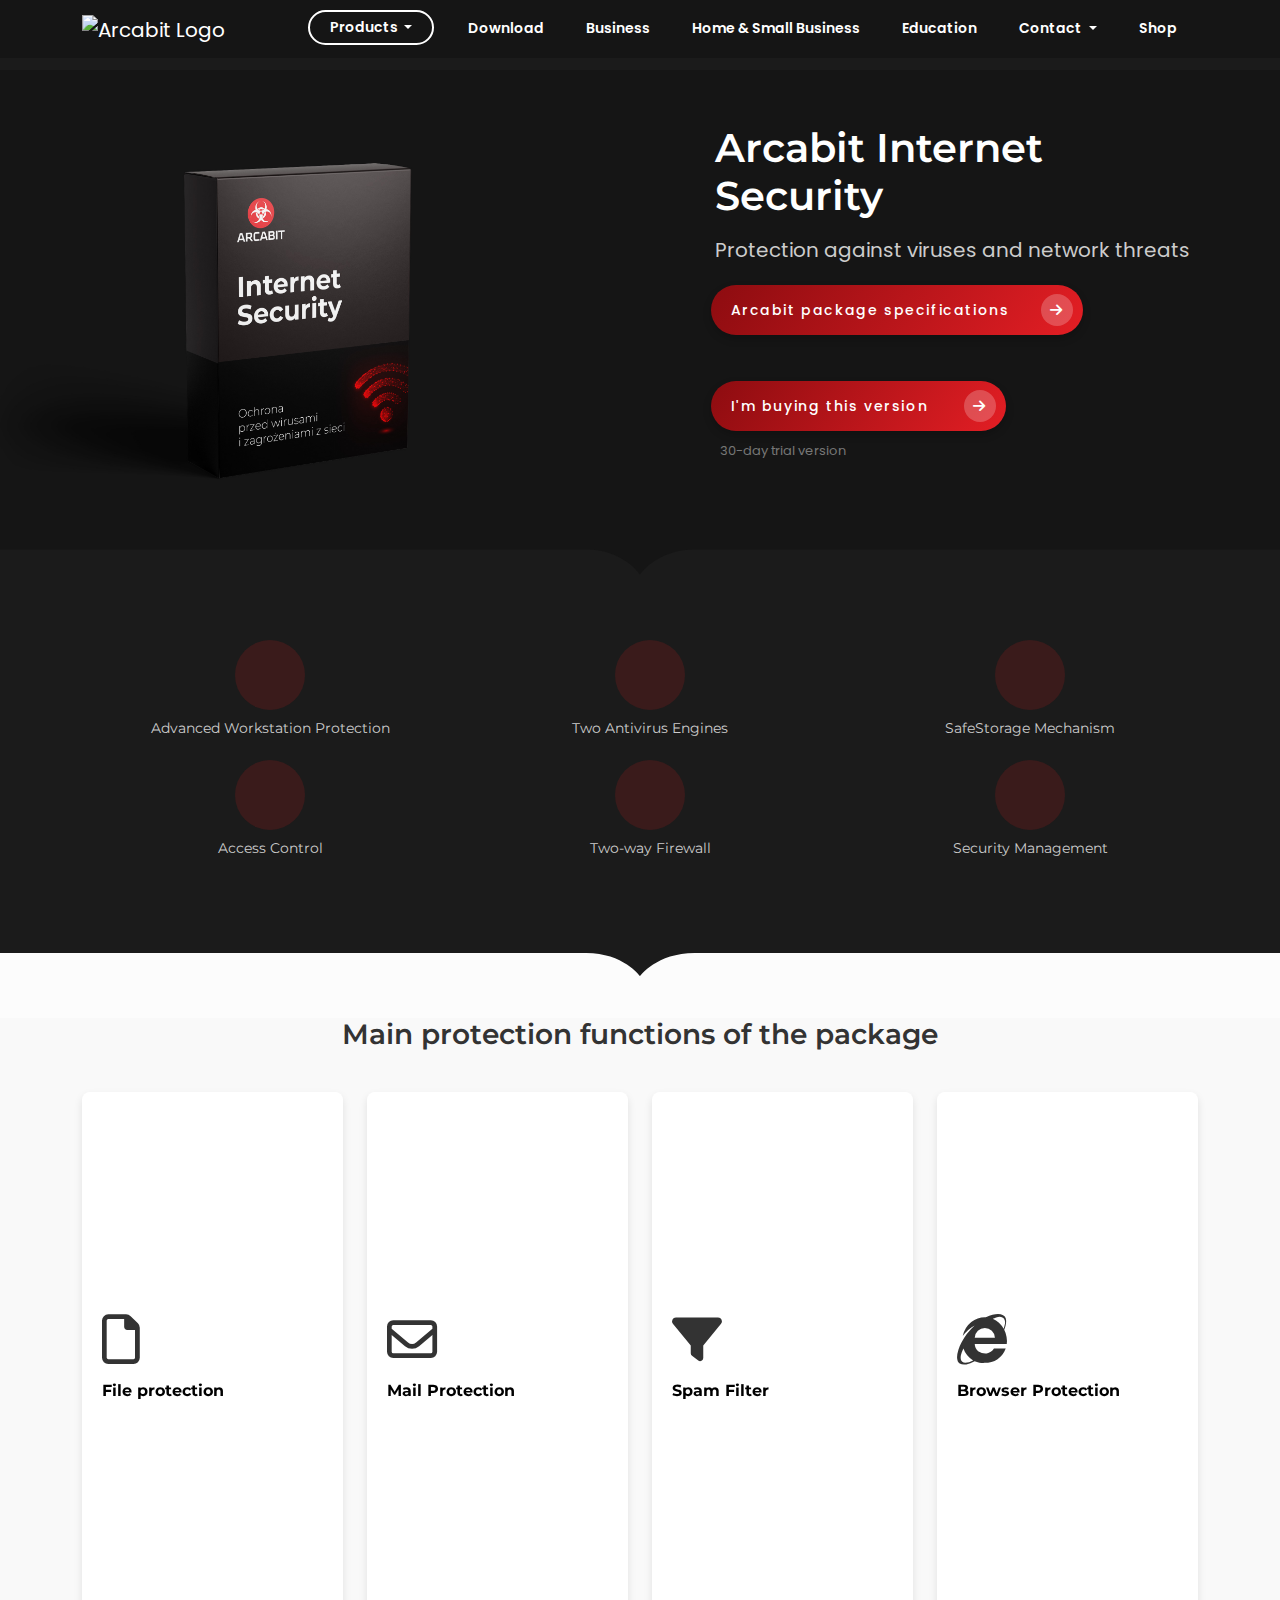
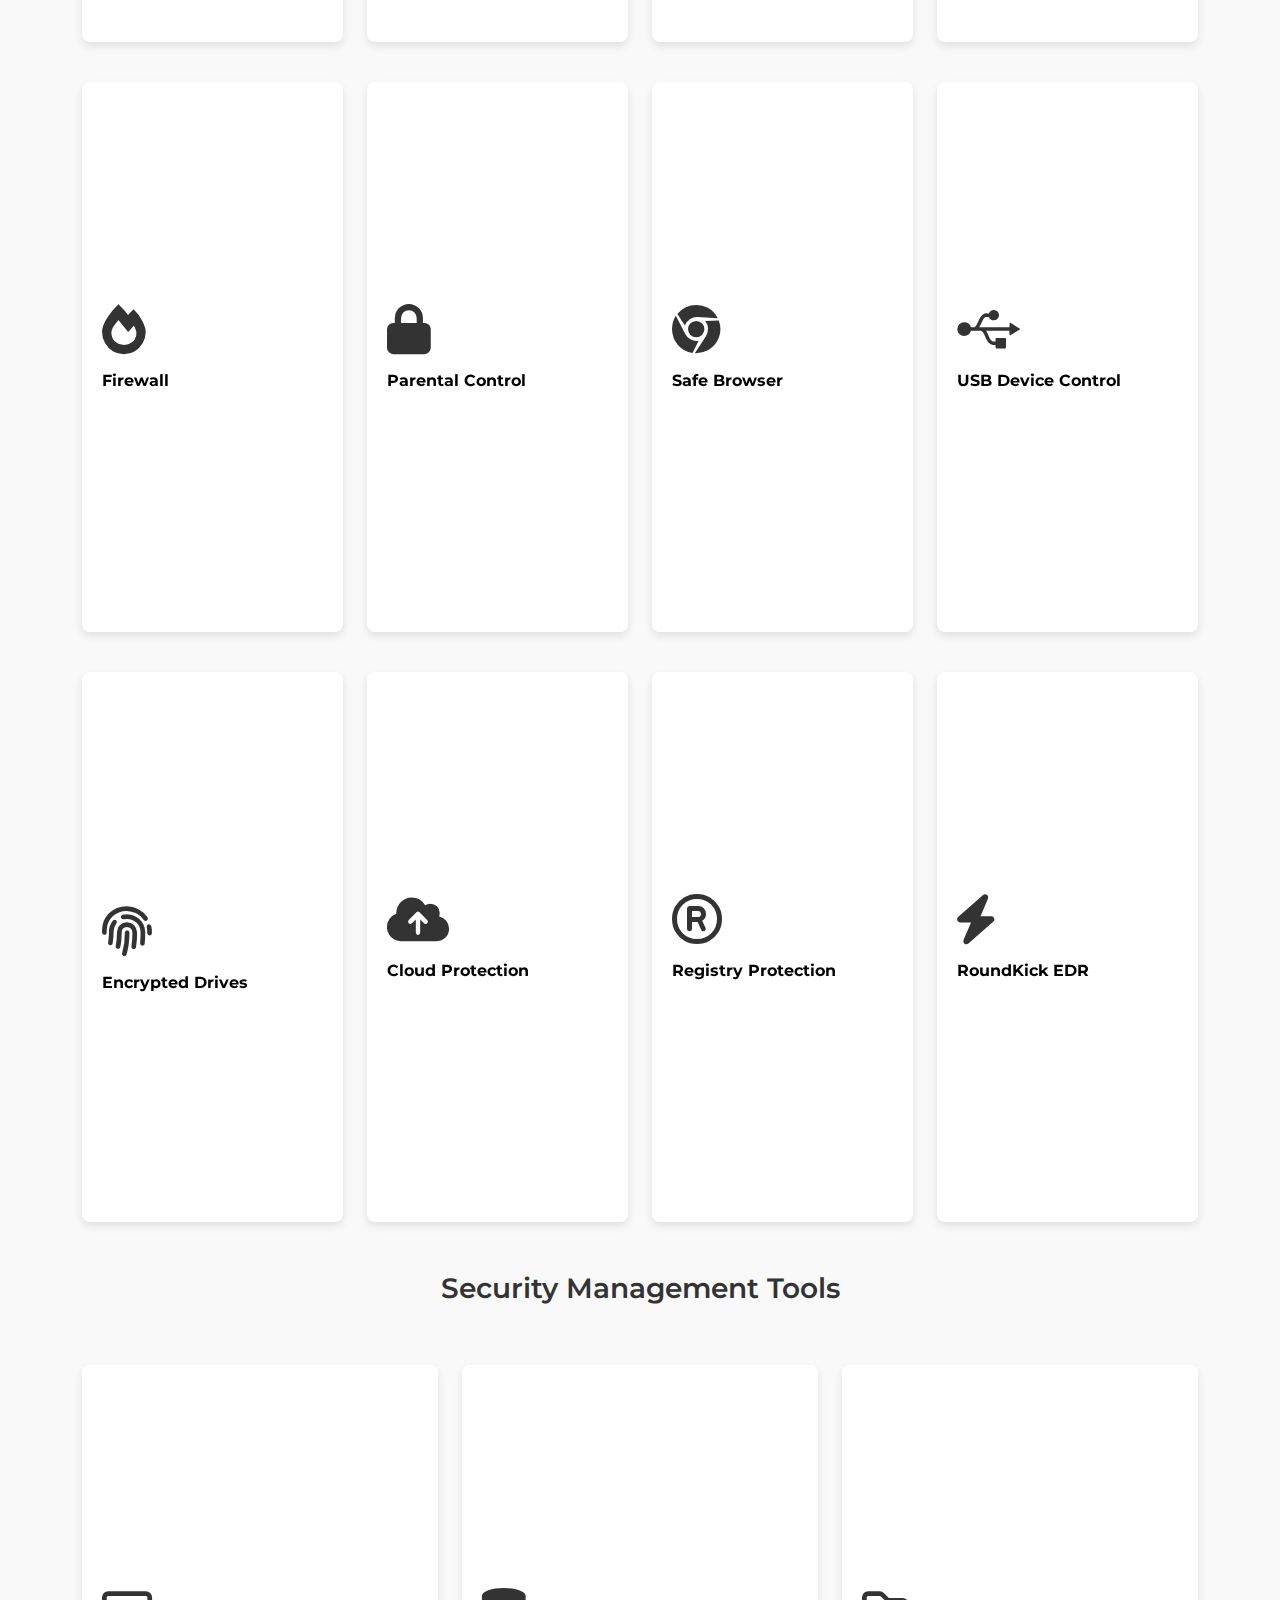
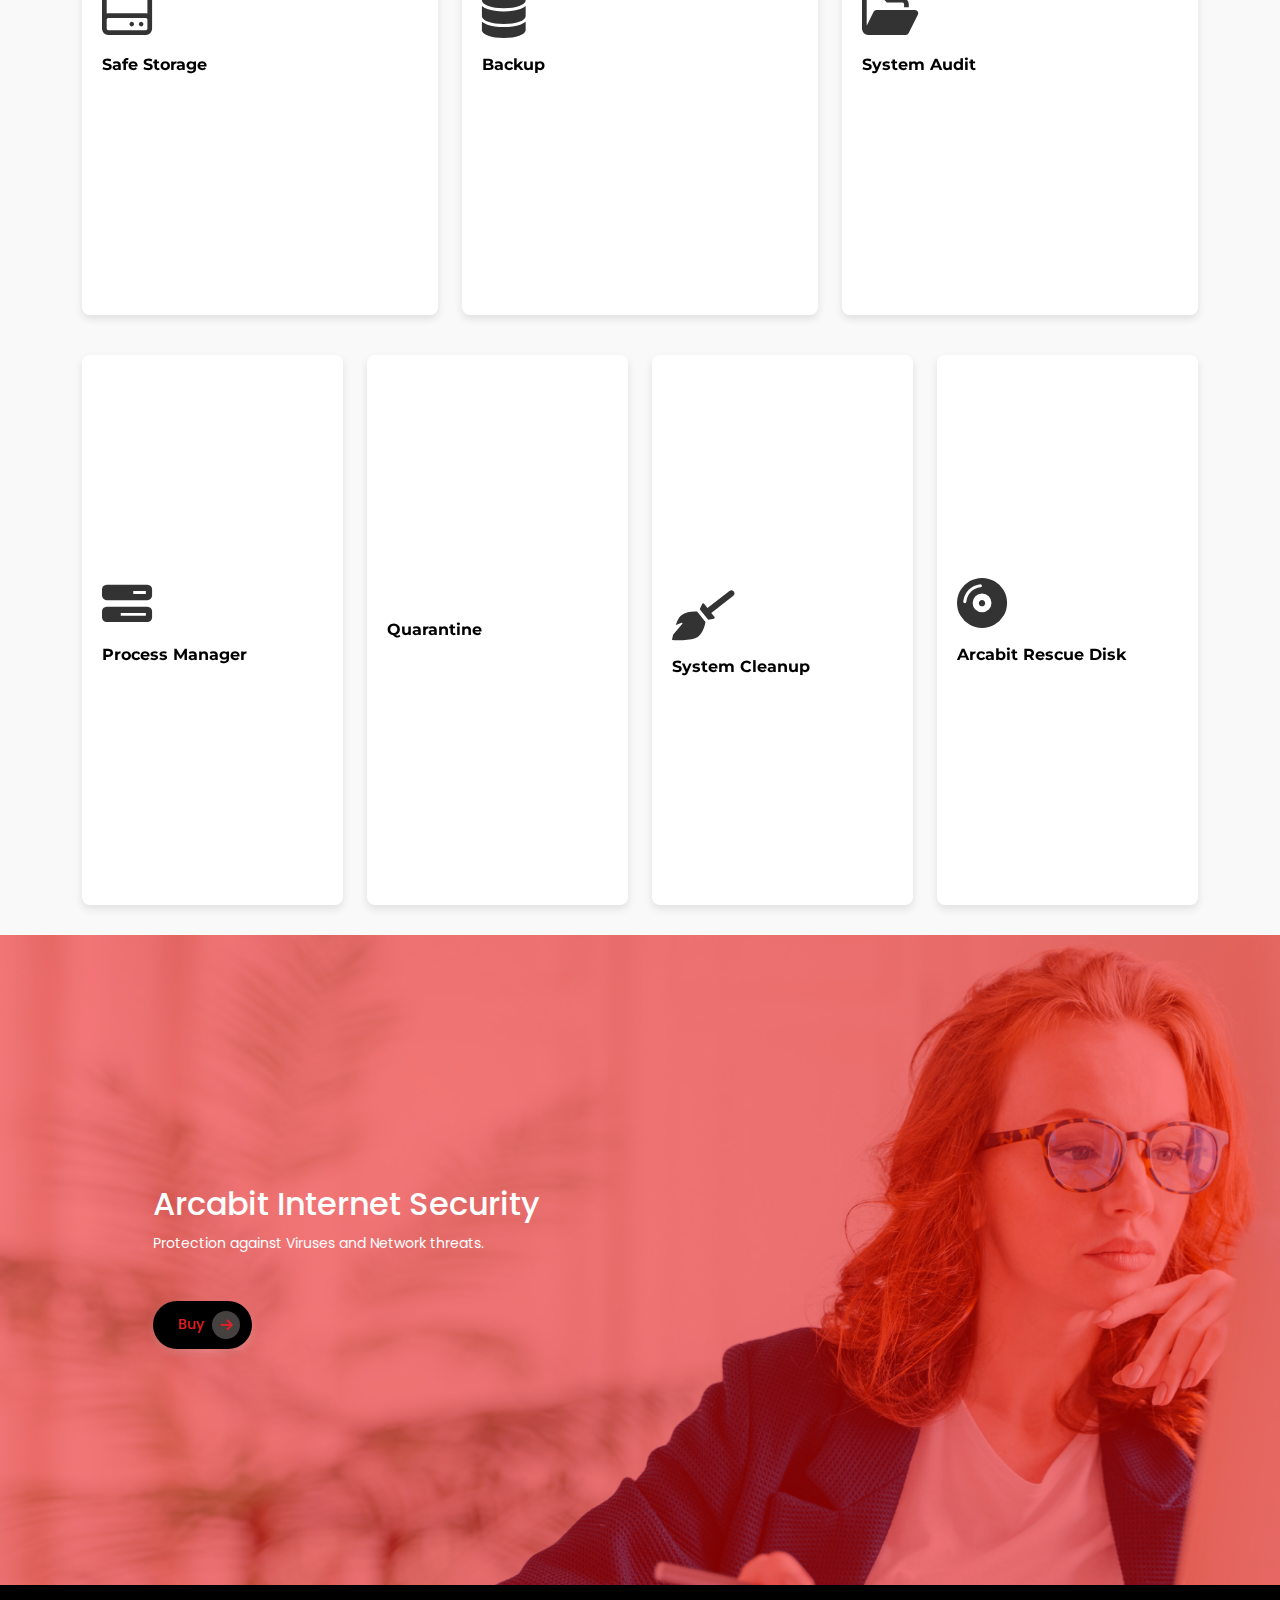
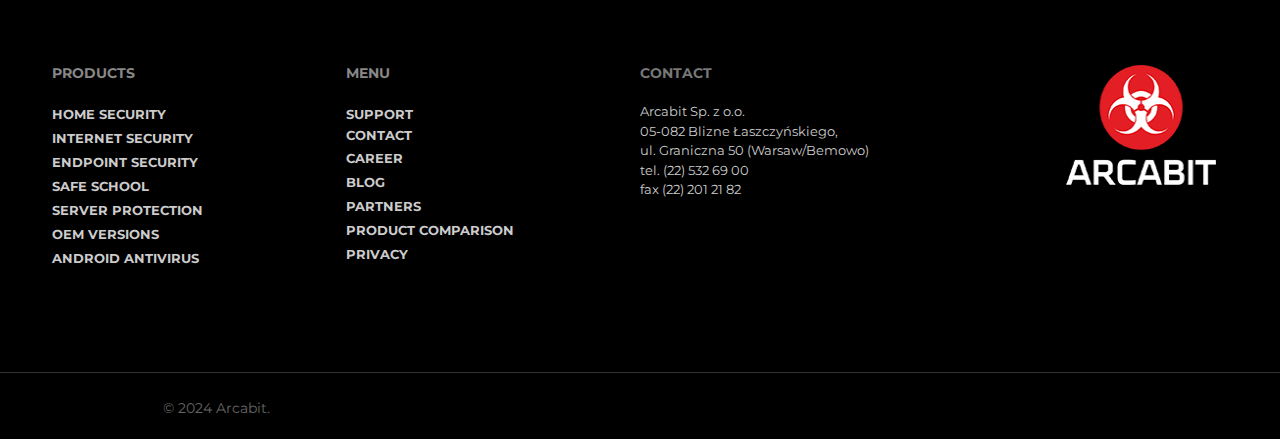
==== index.html @ 44b6db17 "Initial commit" ====
<!DOCTYPE html>
<html lang="en">
<head>
    <meta charset="UTF-8">
    
    <meta name="Keywords" content="arcabit, antywirus, program antywirusowy, programy antywirusowe, download, firewall, antywirus do pobrania, antywirus pobierz, bezpieczna szkoła, bezpieczna pracownia komputerowa, antywirus dla szkół">
    <meta name="viewport" content="width=device-width, initial-scale=1, maximum-scale=1, user-scalable=0">
    <meta name="robots" content="max-image-preview:large">

    <meta name="viewport" content="width=device-width, initial-scale=1.0">
    <meta name="facebook-domain-verification" content="3fxau6f4epxf4lovajp6v7oac5gwpd">
    <title>Internet Security - Arcabit</title>
    <!-- Favicon Link -->
    <link rel="icon"  href="02/cropped-favicon-32x32.png">
   
    <link rel="stylesheet" href="https://cdnjs.cloudflare.com/ajax/libs/font-awesome/6.0.0-beta3/css/all.min.css">

    <link rel="stylesheet" href="style.css">
    <link rel="preconnect" href="https://fonts.googleapis.com">
    <link rel="preconnect" href="https://fonts.gstatic.com" crossorigin>
    <link href="https://fonts.googleapis.com/css2?family=Montserrat:ital,wght@0,100..900;1,100..900&family=Poppins:ital,wght@0,100;0,200;0,300;0,400;0,500;0,600;0,700;0,800;0,900;1,100;1,200;1,300;1,400;1,500;1,600;1,700;1,800;1,900&display=swap" rel="stylesheet">
    <link rel="stylesheet" href="https://cdnjs.cloudflare.com/ajax/libs/font-awesome/6.6.0/css/all.min.css" integrity="sha512-Kc323vGBEqzTmouAECnVceyQqyqdsSiqLQISBL29aUW4U/M7pSPA/gEUZQqv1cwx4OnYxTxve5UMg5GT6L4JJg==" crossorigin="anonymous" referrerpolicy="no-referrer" />
    <link rel="stylesheet" href="https://cdnjs.cloudflare.com/ajax/libs/font-awesome/6.0.0-beta3/css/all.min.css">

    <link rel="preconnect" href="https://fonts.googleapis.com">
    <link rel="preconnect" href="https://fonts.gstatic.com" crossorigin>
    <link href="https://fonts.googleapis.com/css2?family=Montserrat:ital,wght@0,100..900;1,100..900&family=Poppins:ital,wght@0,100;0,200;0,300;0,400;0,500;0,600;0,700;0,800;0,900;1,100;1,200;1,300;1,400;1,500;1,600;1,700;1,800;1,900&display=swap" rel="stylesheet">

    <link href="https://fonts.googleapis.com/css2?family=Montserrat:ital,wght@0,100..900;1,100..900&display=swap" rel="stylesheet">
    <link href="https://cdn.jsdelivr.net/npm/bootstrap@5.3.3/dist/css/bootstrap.min.css" rel="stylesheet" integrity="sha384-QWTKZyjpPEjISv5WaRU9OFeRpok6YctnYmDr5pNlyT2bRjXh0JMhjY6hW+ALEwIH" crossorigin="anonymous">
    <script src="https://cdn.jsdelivr.net/npm/bootstrap@5.3.3/dist/js/bootstrap.bundle.min.js" integrity="sha384-YvpcrYf0tY3lHB60NNkmXc5s9fDVZLESaAA55NDzOxhy9GkcIdslK1eN7N6jIeHz" crossorigin="anonymous"></script>
    

    <style>
        /* Existing styles */
        body {
            font-family: 'Montserrat', sans-serif;
            background-color: #1b1b1b;
            color: #ffffff;
            margin: 0;
            padding-top: 70px;
        }
    
       
    </style>
</head>
<body>

    <header>
        <!-- Sticky Navbar -->
        <nav class="navbar navbar-expand-lg navbar-dark fixed-top custom-navbar">
            <div class="container" style="font-family: 'Poppins', sans-serif; font-size: 14px;">
                <a class="navbar-brand" href="https://arcabit.pl">
                    <img src="https://arcabit.pl/wp-content/uploads/2021/02/logoflat_whiteC.png" alt="Arcabit Logo">
                </a>
                <button class="navbar-toggler" type="button" data-bs-toggle="collapse" data-bs-target="#navbarNav" aria-controls="navbarNav" aria-expanded="false" aria-label="Toggle navigation">
                    <span class="navbar-toggler-icon"></span>
                </button>
                <div class="collapse navbar-collapse" id="navbarNav">
                    <ul class="navbar-nav ms-auto">
                        <!-- Dropdown Menu for Products with hover effect -->
                        <li class="nav-item dropdown">
                            <a class="nav-link dropdown-toggle" href="#" id="navbarDropdown" role="button">
                                Products
                            </a>
                            <ul class="dropdown-menu" aria-labelledby="navbarDropdown">
                                <li><a class="dropdown-item" href="https://arcabit.pl/home-security/">Arcabit Home Security</a></li>
                                <li><a class="dropdown-item" href="https://arcabit.pl/internet-security/">Arcabit Internet Security</a></li>
                                <li><a class="dropdown-item" href="https://arcabit.pl/endpoint-security/">Arcabit Endpoint Security</a></li>
                                <li><a class="dropdown-item" href="https://arcabit.pl/endpoint-security/">Arcabit Endpoint Security</a></li>
                                <li><a class="dropdown-item" href="https://arcabit.pl/endpoint-security/">Arcabit Endpoint Security</a></li>
                                <li><a class="dropdown-item" href="https://arcabit.pl/endpoint-security/">Arcabit Endpoint Security</a></li>
                                <li><a class="dropdown-item" href="https://arcabit.pl/endpoint-security/">Arcabit Endpoint Security</a></li>
                            </ul>
                        </li>
                        <!-- Other nav items -->
                        <li class="nav-item"><a class="nav-link" href="https://arcabit.pl/do-pobrania/">Download</a></li>
                        <li class="nav-item"><a class="nav-link" href="https://arcabit.pl/biznes/">Business</a></li>
                        <li class="nav-item"><a class="nav-link" href="https://arcabit.pl/dom-i-mala-firma/">Home & Small Business</a></li>
                        <li class="nav-item"><a class="nav-link" href="https://arcabit.pl/edukacja/">Education</a></li>
                        
                        <li class="nav-item dropdown">
                            <a class="nav-link dropdown-toggle" href="#" id="contactDropdown" role="button">
                                Contact
                            </a>
                            <ul class="dropdown-menu" aria-labelledby="contactDropdown">
                                <li><a class="dropdown-item" href="https://arcabit.pl/contact">Contact Form</a></li>
                                <li><a class="dropdown-item" href="https://arcabit.pl/support">Support</a></li>
                            </ul>
                        </li>
                        <li class="nav-item"><a class="nav-link" href="https://arcabit.pl/sklep/">Shop</a></li>
                    </ul>
                </div>
            </div>
        </nav>
        
    </header>
    
    <div class="hero-section">
        <div class="container">
            <div class="row align-items-center">
                
                <div class="col-lg-6 text-center order-lg-1">
                    <div class="hero-image-wrapper" style="margin-left: -250px;">
                        <img src="03/Internet_Security_box.jpg" alt="Arcabit Internet Security" class="img-fluid hero-image">
                    </div>
                </div>
                
    
                
                <div class="col-lg-6 text-center text-lg-start order-lg-2">
                    <h1 class="hero-title" style="font-family:'Montserrat'; margin-left: 40px; font-size:40px;">Arcabit Internet Security</h1>
                    <p class="hero-subtitle" style="margin-left: 40px;">Protection against viruses and network threats</p>
                    <div class="hero-buttons">
                        <a href="https://arcabit.pl/specyfikacja/" target="_blank" class="btn overlay-gradient" style="margin-right: px;">
                            Arcabit package specifications 
                            <span class="arrow-circle" ><i class="fa-solid fa-arrow-right"style="padding-left: 30px;"></i></span>
                        </a> <br> <br>
                        <a href="#" class="btn3 overlay-gradient">
                            I'm buying this version
                            <span class="arrow-circle" ><i class="fa-solid fa-arrow-right" style="padding-left: 30px;"></i></span>
                        </a>
                    </div>
                    <p class="hero-subtitle" style="font-size: small;margin-left:45px;color:#777777 ">30-day trial version</p>
                </div>
            </div>
        </div>
        

    </div>

    <!-- SVG Shape Divider after the Hero Section -->
    <!-- SVG Shape Divider after the Hero Section -->
    <div class="nectar-shape-divider-wrap" style="height:130px;" data-front="true" data-style="speech" data-position="bottom">
        <svg class="nectar-shape-divider" fill="#151515" xmlns="http://www.w3.org/2000/svg" viewBox="0 0 1000 100" preserveAspectRatio="none">
            <path d="M 0 45.86 h 458 c 29 0 42 19.27 42 19.27 s 13 -19.27 42.74 -19.27 h 457.26 v 54.14 h -1000 z"></path>
        </svg>
    </div>
   

   
    <section class="logo-section">
        <div class="container text-center">
            <div class="row custom-row-spacing">
                <div class="col-md-4 custom-col-spacing">
                    <div class="icon-circle">
                        <i class="fa-solid fa-computer"></i>
                    </div>
                    <p>Advanced Workstation Protection</p>
                </div>
                <div class="col-md-4 custom-col-spacing">
                    <div class="icon-circle">
                        <i class="fa-solid fa-computer"></i>
                    </div>
                    <p>Two Antivirus Engines</p>
                </div>
                <div class="col-md-4">
                    <div class="icon-circle">
                        <i class="fa-solid fa-computer"></i>
                    </div>
                    <p>SafeStorage Mechanism</p>
                </div>
                <div class="col-md-4">
                    <div class="icon-circle">
                        <i class="fa-solid fa-computer"></i>
                    </div>
                    <p>Access Control</p>
                </div>
                <div class="col-md-4">
                    <div class="icon-circle">
                        <i class="fa-solid fa-computer"></i>
                    </div>
                    <p>Two-way Firewall</p>
                </div>
                <div class="col-md-4">
                    <div class="icon-circle">
                        <i class="fa-solid fa-computer"></i>
                    </div>
                    <p>Security Management</p>
                </div>
            </div>
        </div>
    </section>
    

    <div class="nectar-shape-divider-wrap2" style="height:120px;" data-front="true" data-style="speech" data-position="bottom">
        <svg class="nectar-shape-divider2" fill="#151515" xmlns="http://www.w3.org/2000/svg" viewBox="0 0 1000 100" preserveAspectRatio="none">
            <path d="M 0 45.86 h 458 c 29 0 42 19.27 42 19.27 s 13 -19.27 42.74 -19.27 h 457.26 v 54.14 h -1000 z"></path>
        </svg>
    </div>
<!-- protection functions -->
<section class="protection-functions">
    <div class="container text-center">
        <h2>Main protection functions of the package</h2>
        <div class="row">
            <!-- File Protection -->
            <div class="col-md-3">
                <div class="flip-card">
                    <div class="flip-card-inner">
                        <div class="flip-card-front">
                            <i class="fa-regular fa-file"></i>
                            <p class="function-title">File protection</p>
                        </div>
                        <div class="flip-card-back">
                            <p>It controls all content and objects processed during web browsing. Thanks to the use of multithreaded scanning mechanisms, it does not affect the speed of websites and file transfer.</p>
                        </div>
                    </div>
                </div>
            </div>
            <div class="col-md-3">
                <div class="flip-card">
                    <div class="flip-card-inner">
                        <div class="flip-card-front">
                            <i class="fa-regular fa-envelope" style="font-size: 50px; color: #333; margin-bottom: 15px;"></i>
                            <p class="function-title">Mail Protection</p>
                        </div>
                        <div class="flip-card-back">
                            <p>It controls all content and objects processed during web browsing. Thanks to the use of multithreaded scanning mechanisms, it does not affect the speed of websites and file transfer.</p>
                        </div>
                    </div>
                </div>
            </div>

            <div class="col-md-3">
                <div class="flip-card">
                    <div class="flip-card-inner">
                        <div class="flip-card-front">
                            <i class="fa-solid fa-filter"></i>
                            <p class="function-title">Spam Filter</p>
                        </div>
                        <div class="flip-card-back">
                            <p>It controls all content and objects processed during web browsing. Thanks to the use of multithreaded scanning mechanisms, it does not affect the speed of websites and file transfer.</p>
                        </div>
                    </div>
                </div>
            </div>

            <div class="col-md-3">
                <div class="flip-card">
                    <div class="flip-card-inner">
                        <div class="flip-card-front">
                            <i class="fa-brands fa-internet-explorer"></i>
                            <p class="function-title">Browser Protection</p>
                        </div>
                        <div class="flip-card-back">
                            <p>It controls all content and objects processed during web browsing. Thanks to the use of multithreaded scanning mechanisms, it does not affect the speed of websites and file transfer.</p>
                        </div>
                    </div>
                </div>
            </div>

            <div class="col-md-3">
                <div class="flip-card">
                    <div class="flip-card-inner">
                        <div class="flip-card-front">
                            <i class="fa-solid fa-fire"></i>
                            <p class="function-title">Firewall</p>
                        </div>
                        <div class="flip-card-back">
                            <p>It controls all content and objects processed during web browsing. Thanks to the use of multithreaded scanning mechanisms, it does not affect the speed of websites and file transfer.</p>
                        </div>
                    </div>
                </div>
            </div>
            <div class="col-md-3">
                <div class="flip-card">
                    <div class="flip-card-inner">
                        <div class="flip-card-front">
                            <i class="fa-solid fa-lock"></i>
                            <p class="function-title">Parental Control</p>
                        </div>
                        <div class="flip-card-back">
                            <p>It controls all content and objects processed during web browsing. Thanks to the use of multithreaded scanning mechanisms, it does not affect the speed of websites and file transfer.</p>
                        </div>
                    </div>
                </div>
            </div>
            <div class="col-md-3">
                <div class="flip-card">
                    <div class="flip-card-inner">
                        <div class="flip-card-front">
                            <i class="fa-brands fa-chrome"></i>
                            <p class="function-title">Safe Browser</p>
                        </div>
                        <div class="flip-card-back">
                            <p>It controls all content and objects processed during web browsing. Thanks to the use of multithreaded scanning mechanisms, it does not affect the speed of websites and file transfer.</p>
                        </div>
                    </div>
                </div>
            </div>
            <div class="col-md-3">
                <div class="flip-card">
                    <div class="flip-card-inner">
                        <div class="flip-card-front">
                            <i class="fa-brands fa-usb"></i>
                            <p class="function-title">USB Device Control</p>
                        </div>
                        <div class="flip-card-back">
                            <p>It controls all content and objects processed during web browsing. Thanks to the use of multithreaded scanning mechanisms, it does not affect the speed of websites and file transfer.</p>
                        </div>
                    </div>
                </div>
            </div>
            <div class="col-md-3">
                <div class="flip-card">
                    <div class="flip-card-inner">
                        <div class="flip-card-front">
                            <<i class="fa-solid fa-fingerprint"></i>
                            <p class="function-title">Encrypted Drives</p>
                        </div>
                        <div class="flip-card-back">
                            <p>It controls all content and objects processed during web browsing. Thanks to the use of multithreaded scanning mechanisms, it does not affect the speed of websites and file transfer.</p>
                        </div>
                    </div>
                </div>
            </div>
            <div class="col-md-3">
                <div class="flip-card">
                    <div class="flip-card-inner">
                        <div class="flip-card-front">
                            <i class="fa-solid fa-cloud-arrow-up"></i>
                            <p class="function-title">Cloud Protection</p>
                        </div>
                        <div class="flip-card-back">
                            <p>It controls all content and objects processed during web browsing. Thanks to the use of multithreaded scanning mechanisms, it does not affect the speed of websites and file transfer.</p>
                        </div>
                    </div>
                </div>
            </div>
            <div class="col-md-3">
                <div class="flip-card">
                    <div class="flip-card-inner">
                        <div class="flip-card-front">
                            <i class="fa-regular fa-registered"></i>
                            <p class="function-title">Registry Protection</p>
                        </div>
                        <div class="flip-card-back">
                            <p>It controls all content and objects processed during web browsing. Thanks to the use of multithreaded scanning mechanisms, it does not affect the speed of websites and file transfer.</p>
                        </div>
                    </div>
                </div>
            </div>
            <div class="col-md-3">
                <div class="flip-card">
                    <div class="flip-card-inner">
                        <div class="flip-card-front">
                            <i class="fa-solid fa-bolt"></i>
                            <p class="function-title">RoundKick EDR</p>
                        </div>
                        <div class="flip-card-back">
                            <p>It controls all content and objects processed during web browsing. Thanks to the use of multithreaded scanning mechanisms, it does not affect the speed of websites and file transfer.</p>
                        </div>
                    </div>
                </div>
            </div>
            

            

        </div>
    </div>
</section>
<!-- done DOne Done  -->
    

    <section class="protection-functions">
        <div class="container text-center">
            <h2 style="padding: 20px;">Security Management Tools</h2>
            <div class="row">
                <!-- File Protection -->
                <div class="col-md-4">
                    <div class="flip-card">
                        <div class="flip-card-inner">
                            <div class="flip-card-front">
                                <i class="fa-regular fa-hard-drive"></i>
                                <p class="function-title">Safe Storage</p>
                            </div>
                            <div class="flip-card-back">
                                <p>It controls all content and objects processed during web browsing. Thanks to the use of multithreaded scanning mechanisms, it does not affect the speed of websites and file transfer.</p>
                            </div>
                        </div>
                    </div>
                </div>
                <div class="col-md-4">
                    <div class="flip-card">
                        <div class="flip-card-inner">
                            <div class="flip-card-front">
                                <i class="fa-solid fa-database"></i>
                                <p class="function-title">Backup</p>
                            </div>
                            <div class="flip-card-back">
                                <p>It controls all content and objects processed during web browsing. Thanks to the use of multithreaded scanning mechanisms, it does not affect the speed of websites and file transfer.</p>
                            </div>
                        </div>
                    </div>
                </div>
                <div class="col-md-4">
                    <div class="flip-card">
                        <div class="flip-card-inner">
                            <div class="flip-card-front">
                                <i class="fa-regular fa-folder-open"></i>
                                <p class="function-title">System Audit</p>
                            </div>
                            <div class="flip-card-back">
                                <p>It controls all content and objects processed during web browsing. Thanks to the use of multithreaded scanning mechanisms, it does not affect the speed of websites and file transfer.</p>
                            </div>
                        </div>
                    </div>
                </div>
                <div class="col-md-3">
                    <div class="flip-card">
                        <div class="flip-card-inner">
                            <div class="flip-card-front">
                                <i class="fa-solid fa-bars-progress"></i>
                                <p class="function-title">Process Manager</p>
                            </div>
                            <div class="flip-card-back">
                                <p>It controls all content and objects processed during web browsing. Thanks to the use of multithreaded scanning mechanisms, it does not affect the speed of websites and file transfer.</p>
                            </div>
                        </div>
                    </div>
                </div>
                <div class="col-md-3">
                    <div class="flip-card">
                        <div class="flip-card-inner">
                            <div class="flip-card-front">
                                <i class="fa-solid fa-location-pin-lock"></i>
                                <p class="function-title">Quarantine</p>
                            </div>
                            <div class="flip-card-back">
                                <p>It controls all content and objects processed during web browsing. Thanks to the use of multithreaded scanning mechanisms, it does not affect the speed of websites and file transfer.</p>
                            </div>
                        </div>
                    </div>
                </div>
                <div class="col-md-3">
                    <div class="flip-card">
                        <div class="flip-card-inner">
                            <div class="flip-card-front">
                                <<i class="fa-solid fa-broom"></i>
                                <p class="function-title">System Cleanup</p>
                            </div>
                            <div class="flip-card-back">
                                <p>It controls all content and objects processed during web browsing. Thanks to the use of multithreaded scanning mechanisms, it does not affect the speed of websites and file transfer.</p>
                            </div>
                        </div>
                    </div>
                </div>
                <div class="col-md-3">
                    <div class="flip-card">
                        <div class="flip-card-inner">
                            <div class="flip-card-front">
                                <i class="fa-solid fa-compact-disc"></i>
                                <p class="function-title">Arcabit Rescue Disk</p>
                            </div>
                            <div class="flip-card-back">
                                <p>It controls all content and objects processed during web browsing. Thanks to the use of multithreaded scanning mechanisms, it does not affect the speed of websites and file transfer.</p>
                            </div>
                        </div>
                    </div>
                </div>
    </section>   

    <section class="last-section">
        <div class="container last-content" style="font-family: Montserrat;">
            <div class="hero-buttons">
                <h2>Arcabit Internet Security</h2>
                <p>Protection against Viruses and Network threats.</p>
                <a href="#" class="btn2 no-hover">Buy <i class="fa-solid fa-arrow-right arrow-container"></i></a>
            </div>
        </div>
    </section>


    

    

   <!-- Footer Section -->
<footer style="background-color: #000; color: #666; padding: 80px 0 20px; font-family: Montserrat; min-height: 450px;">
    <div class="container" style="display: flex; justify-content: space-between; max-width: 1200px; margin: auto;">

        <!-- Products Section -->
        <div class="footer-section" style="flex: 1; min-width: 180px;">
            <h3 style="font-size: 14px; color: #888; font-weight: bolder; margin-bottom: 20px;">PRODUCTS</h3>
            <ul style="list-style: none; padding: 0;margin-bottom: 10px;">
                <li><a href="#" style="font-weight:bolder;color: #cccccc; text-decoration: none;font-size: 13px;">HOME SECURITY</a></li>
                <li><a href="#" style="font-weight:bolder;color: #cccccc; text-decoration: none;font-size: 13px;">INTERNET SECURITY</a></li>
                <li><a href="#" style="font-weight:bolder;color: #cccccc; text-decoration: none;font-size: 13px;">ENDPOINT SECURITY</a></li>
                <li><a href="#" style="font-weight:bolder;color: #cccccc; text-decoration: none;font-size: 13px;">SAFE SCHOOL</a></li>
                <li><a href="#" style="font-weight:bolder;color: #cccccc; text-decoration: none;font-size: 13px;">SERVER PROTECTION</a></li>
                <li><a href="#" style="font-weight:bolder;color: #cccccc; text-decoration: none;font-size: 13px;">OEM VERSIONS</a></li>
                <li><a href="#" style="font-weight:bolder;color: #cccccc; text-decoration: none;font-size: 13px;">ANDROID ANTIVIRUS</a></li>
            </ul>
        </div>

        <!-- Menu Section -->
        <div class="footer-section" style="flex: 1; min-width: 180px;">
            <h3 style="font-size: 14px; color: #888; font-weight: bold; margin-bottom: 20px;">MENU</h3>
            <ul style="list-style: none; padding: 0;">
                <li><a href="#" style="color: #cccccc; text-decoration: none;font-size: 13px;font-weight:bolder;">SUPPORT</a></li>
                <li><a class="nav-link" href="#" style="color: #cccccc; text-decoration: none;font-size: 13px;font-weight:bolder;">CONTACT</a></li>
                <li><a href="#" style="color: #cccccc; text-decoration: none;font-size: 13px;font-weight:bolder;">CAREER</a></li>
                <li><a href="#" style="color: #cccccc; text-decoration: none;font-size: 13px;font-weight:bolder;">BLOG</a></li>
                <li><a href="#" style="color: #cccccc; text-decoration: none;font-size: 13px;font-weight:bolder;">PARTNERS</a></li>
                <li><a href="#" style="color: #cccccc; text-decoration: none;font-size: 13px;font-weight:bolder;">PRODUCT COMPARISON</a></li>
                <li><a href="#" style="color: #cccccc; text-decoration: none;font-size: 13px;font-weight:bolder;">PRIVACY</a></li>
            </ul>
        </div>

        <!-- Contact Section -->
        <div class="footer-section" style="flex: 1; min-width: 180px;font-family: Montserrat;">
            <h3 style="font-size: 14px; color: #777777; font-weight: bold; margin-bottom: 20px;">CONTACT</h3>
            <p style="color:#cccccc; margin: 0;font-size:13px;">
                Arcabit Sp. z o.o.<br>
                05-082 Blizne Łaszczyńskiego,<br>
                ul. Graniczna 50 (Warsaw/Bemowo)<br>
                tel. (22) 532 69 00<br>
                fax (22) 201 21 82
            </p>
        </div>

        <!-- Logo Section -->
        <div class="footer-logo" style="flex: 1; display: flex; justify-content: right; align-items: right; transform: translateY(-120x);transform: translateX(-12px);">
            <img src="02/logo_arcabit_stopka.png" alt="Arcabit Logo" style="width: 150px;height:120px;">
        </div>
        
        
    </div>
    
    <!-- Divider Line -->
    <div style="border-top: 1px solid #333; margin-top: 90px;"></div>

    <!-- Copyright Section -->
    <div style="text-align: left; margin-left: 163px ;margin-top: 25px; color: #666;font-size:14px;">
        © 2024 Arcabit.
    </div>
</footer>


<style>
/* Responsive styling */
@media (max-width: 768px) {
    .container {
        flex-direction: column;
        align-items: center;
        text-align: center;
    }
    .footer-section {
        flex: 1 1 100%;
        margin-bottom: 20px;
    }
    .footer-logo {
        margin-top: 30px;
    }
}
</style>

      
  
    
    
    
    
<script src="script.js"></script>

    

</body>
</html>
---- style.css ----
@import url('https://fonts.googleapis.com/css2?family=Montserrat:ital,wght@0,100..900;1,100..900&display=swap');
@import url('https://fonts.googleapis.com/css2?family=Montserrat:ital,wght@0,100..900;1,100..900&family=Poppins:ital,wght@0,100;0,200;0,300;0,400;0,500;0,600;0,700;0,800;0,900;1,100;1,200;1,300;1,400;1,500;1,600;1,700;1,800;1,900&display=swap');

/* General Body Styling */
body {
    /* font-family: 'Montserrat', sans-serif; */
    background-color: #151515;
    color: #ffffff;
    font-size: 14px;
    line-height: 24px;
    font-weight: 600;
    text-transform: none;
    letter-spacing: 0px;
}


.navbar {
    background-color: #151515;
    transition: background-color 0.3s ease, opacity 0.4s ease;
    position: fixed;
    width: 100%;
    z-index:1;
    text-decoration: none; /* Remove default underline */
    font-family: 'Montserrat', sans-serif;
    padding: 10px;
}
.navbar.scrolled {
    background-color: #ffffff !important;
    
}
.navbar-hidden {
    opacity: 0;
    pointer-events: none; /* Prevent interaction when hidden */
    transition: opacity 0.3s ease;
}

.navbar-brand img {
    height: 46px;
}

/* Navbar Links */
.navbar-nav .nav-link {
    color: #ffffff !important; /* Initial color for dark background */
    font-weight: 600;
    font-size: 1rem;
    position: relative; /* Position for the underline */
    transition: color 0.3s ease; /* Smooth transition for color */
}

.navbar-nav .nav-link:not(.dropdown-toggle)::after {
    content: '';
    position: absolute;
    left: 0;
    bottom: -2px; /* Position underline slightly below the text */
    width: 0;
    height: 2px;
    background-color: #ffffff; /* Underline color */
    transition: width 0.3s ease; /* Smooth transition for underline expansion */
}

/* Expand Underline on Hover - Exclude Dropdown Links */
.navbar-nav .nav-link:not(.dropdown-toggle):hover::after {
    width: 100%; /* Full width underline on hover */
}
.navbar-nav .nav-link:hover {
     /* Change color on hover */
}

/* Navbar Links Color on Scroll */
.navbar.scrolled .nav-link {
    color: #000000 !important; /* Change to black for visibility on white background */
}

.navbar-nav .nav-link {
    
    color: #ffffff !important;
    font-weight: 600;
    font-size: 14px;
    margin-right: 13px;
    margin-left: 13px;
}

.navbar-nav .nav-link:hover {
    /* color: #ff0036 !important; */
}


/* Products Dropdown - Show on Hover */
.nav-item.dropdown:hover #navbarDropdown + .dropdown-menu {
    
    display: block !important; /* Show dropdown on hover */
    border:     1px solid #ffffff !important; /* White outline */
    border-radius: 0px !important; /* Rounded corners */
    background-color: rgba(255, 255, 255, 0.95) !important; /* Light background */
    font-family: 'Poppins', sans-serif;
    padding-top: 15px; /* Adds space inside the dropdown */
    margin-top: 35px;
    z-index: 0;
    /* position: relative; */
}

/* Contact Dropdown - Hover to Show, No White Outline or Rounded Edges */
#contactDropdown + .dropdown-menu {
    display: none; /* Hidden by default */
    background-color: rgba(255, 255, 255, 0.95) !important;
    font-family: 'Poppins', sans-serif;
}

.nav-item.dropdown:hover #contactDropdown + .dropdown-menu {
    display: block !important; /* Show on hover */
    z-index: 0;
    padding-top: 15px;
    margin-top: 30px;
    border:     1px solid #ffffff !important;
    border-radius: 0px !important; 
}

/* Dropdown Item Styling */
.dropdown-item {
    color: #333333 !important; /* Default text color */
    transition: color 0.3s ease; /* Smooth transition for color change */
}

.dropdown-item:hover {
    color: #ff0036 !important; /* Change only the font color on hover */
    background-color: transparent !important; /* Keep background color transparent */
}

/* Special Styling for Products Link */
#navbarDropdown {
    border: 2px solid #ffffff !important; /* White outline */
    padding: 5px 20px;
    border-radius: 30px !important; /* Oval shape */
    transition: all 0.3s ease;
}

#navbarDropdown:hover {
    border-color: #fff7f8 !important; /* Hover border color */
}




/* Hero Section Styles */
/* Hero Section Image Styling */
.hero-image {
    max-width:571px;
    height: 410px;
    margin-top: 20px;
    padding-right: 6px; /* Adds some space between the image and text */
}

/* Hero Section Styles */
/* Hero Section Styles */
.hero-section {
    background-color: #151515;
    height: 420px;
    padding: 45px 0px 0px 45px; ;
    display: flex;
    align-items: center;
    margin-bottom: 0;
    padding-bottom: 0;
    font-family: 'Poppins', sans-serif;
    overflow: hidden;
    
}

.hero-title {
    font-size: 40px;
    color: #ffffff;
    font-weight: 600;
    margin-bottom: 15px;
}

.hero-subtitle {
    font-size: 1.25rem;
    color: #cccccc;
    margin-bottom: 20px;
}

.hero-buttons {
    display: flex;
    
    flex-direction: column;
    align-items: flex-start;
    font-family: 'Poppins', sans-serif;
    font-size: 14px;
    
    
    padding-left: 36px;
    position: relative;
    top: 0;
    margin-bottom: 10px;
    opacity: 1;
    
    /* display: inline-block; */


    
    
    line-height: 23px;
    font-weight: 400px;
}

.hero-buttons .btn {
    padding: 12px 20px;
    font-family: 'Poppins', sans-serif !important;
    letter-spacing: 1.6px;
    font-size: 14px !important;
    font-weight: 500;
    border-radius: 30px;
    /* margin: 5px 0; */
    margin-left: 0px;
    
    color: #ffffff;
    background: linear-gradient(125deg, #8d0c10, #e31e24); 
    border: none;
    box-shadow: 0 4px 8px rgba(0, 0, 0, 0.2);
    text-decoration: none;
    display: inline-flex;
    align-items: center;
    transition: background 0.3s ease-in-out 0.4s, color 0.3s ease-in-out;  /* Smooth gradient transition */
    width: 372.16px;
    height: 50px;
    z-index: 2;
}
.hero-buttons .btn3 {
    padding: 12px 20px;
    font-family: 'Poppins', sans-serif !important;
    letter-spacing: 1.6px;
    font-size: 14px !important;
    font-weight: 500;
    border-radius: 30px;
    margin-left: 0px;
    margin-right: 50px;
    color: #ffffff;
    background: linear-gradient(125deg, #8d0c10, #e31e24); 
    border: none;
    box-shadow: 0 4px 8px rgba(0, 0, 0, 0.2);
    text-decoration: none;
    justify-content: space-between;
    display: inline-flex;
    align-items: center;
    transition: background 0.5s ease-in-out;
    left: 0;
    width: 295.75px;
    height: 50px;
    z-index: 2;
    transition: left 0.5s ease-in-out;
}

/* new */

.hero-buttons .arrow-circle {
    display: inline-flex;
    align-items: center;
    justify-content: center;
    width: 32px;  /* Size of the circle */
    height: 32px; /* Size of the circle */
    background-color: #FFFFFF38; /* Semi-transparent white for the circle */
    border-radius: 50%; /* Makes it round */
    font-size: 14px; /* Icon size, adjust as needed */
    color: #ffffff; /* Icon color */
    transition: background-color 0.3s; /* Smooth background color transition */
    margin-left: auto;
    margin-right: -10px;
    padding-right: 30px;
}



.hero-buttons .btn:hover .arrow-circle {
    background-color: #FFFFFF60; /* Slightly darker pinkish shade on hover */
}

.hero-buttons .btn:hover {
    /* background: linear-gradient(125deg, #e31e24, #d31b20);  */
    color: #ffffff; /* Ensure text color stays white */
}
/* .hero-buttons .btn::after {
    content: '→';
    display: inline-block;
    margin-left: 10px;
    font-weight: bold;
   
} */

.hero-image-wrapper {
    position: relative;
    display: inline-block;
    max-width: 100%;
}

.hero-image-wrapper::before {
    content: "";
    position: absolute;
    top: 0;
    left: 0;
    width: 100%;
    height: 100%;
    background: #151515;
    z-index: 1;
    opacity: 0.8; /* Adjust opacity if needed */
}

.hero-image {
    position: relative;
    z-index: 2;
    max-width: 100%;
    height: auto;
    padding-right: 20px;
}

.wave-divider {
    position: relative;
    background-color: #1b1b1b;
    height: 50px;
}

.wave-divider::before {
    content: '';
    position: absolute;
    top: -40px;
    left: 0;
    width: 100%;
    height: 90px;
    background-color: #1b1b1b;
    border-radius: 50% 50% 0 0;
}
.logo-section {
    padding: 20px;
    padding-left: 40px;
    padding-right: 20px;
    background-color: #1b1b1b;
}
.logo-section .custom-col-spacing {
    padding-left: 2px; /* Reduce padding on each side */
    padding-right: 2px;
    margin-bottom: 8px; /* Reduce space between rows */
}

.logo-section .col-md-4 {
    margin-bottom: 15px; /* Reduce space between rows */
    
}

.icon-circle {
    width: 70px;
    height: 70px;
    background-color: rgba(185, 29, 29, 0.2); /* Semi-transparent red circle */
    border-radius: 50%;
    display: flex;
    align-items: center;
    justify-content: center;
    margin: 0 auto 8px; /* Center and add bottom spacing */
}

.logo-section .fa-computer {
    font-size: 40px; /* Increase the size of the Font Awesome icon */
    color: #aa0000; /* Red color for the icon */
}

.logo-section p {
    color: #cccccc;
    font-size: 0.9rem;
    margin: 5px 0;
}
.custom-row-spacing {
    margin-left: -5px; /* Adjust row margin to reduce space between columns */
    margin-right: -5px;
}



.protection-functions {
    /* padding: 60px 0; */
    background-color: #f9f9f9;
    
}

.protection-functions h2 {
    margin-bottom: 30px;
    font-size: 1.75rem;
    font-weight: 600;
    color: #333;
}

/* .function-item {
    position: relative;
    padding: 30px;
    background-color: #ffffff;
    transition: background-color 0.3s ease;
    overflow: hidden;
}

.function-item:hover {
    background-color: #ff0036;
}

.function-icon img {
    width: 50px;
    height: 50px;
    margin-bottom: 10px;
}

.function-title {
    font-size: 1rem;
    color: #333;
    font-weight: 500;
}

.function-hover-info {
    position: absolute;
    top: 0;
    left: 0;
    width: 100%;
    height: 100%;
    background-color: #ff0036;
    color: #ffffff;
    display: flex;
    align-items: center;
    justify-content: center;
    text-align: center;
    padding: 20px;
    opacity: 0;
    transition: opacity 0.3s ease;
    font-size: 0.9rem;
    font-weight: 400;
    transform: rotateY('90deg');
}

.function-item:hover .function-hover-info {
    opacity: 1;
}

.function-item:hover .function-title,
.function-item:hover .function-icon {
    opacity: 0;
} */


  .personalized {
    
  }
/* 
  .protection-functions {
    padding: 60px 0;
    background-color: #f9f9f9;
}

.protection-functions h2 {
    margin-bottom: 40px;
    font-size: 1.75rem;
    font-weight: 600;
    color: #333;
}

.function-item {
    perspective: 1000px;
}

.flip-card {
    width: 100%;
    height: 100%;
    position: relative;
}

.flip-card-inner {
    position: relative;
    width: 100%;
    height: 100%;
    text-align: center;
    transition: transform 0.6s;
    transform-style: preserve-3d;
}

.function-item:hover .flip-card-inner {
    transform: rotateY(90deg);
}

.flip-card-front, .flip-card-back {
    position: absolute;
    width: 100%;
    height: 100%;
    backface-visibility: hidden;
    display: flex;
    align-items: center;
    justify-content: center;
    padding: 10px;
    border-radius: 8px;
    box-shadow: 0px 4px 8px rgba(0, 0, 0, 0.1);
}

.flip-card-front {
    background-color: #ffffff;
    color: #333;
}

.flip-card-back {
    background-color: #ff0036;
    color: #ffffff;
    transform: rotateY(90deg);
    font-size: 0.7rem;
} */

 .function-item {
    position: relative;
    padding: 30px;
    background-color: #ffffff;
    transition: background-color 0.3s ease;
    overflow: hidden;
    transform-style: preserve-3d; /* Enables 3D effect */
    perspective: 1000px; 
} 


.function-item:hover {
    background-color: #ff0036;
}

.function-icon img {
    width: 50px;
    height: 50px;
    margin-bottom: 10px;
    transition: opacity 0.3s ease; /* Smooth transition for hiding icon */
}

.function-title {
    font-size: 1rem;
    color: #333;
    font-weight: 500;
    transition: opacity 0.3s ease; /* Smooth transition for hiding title */
}

/* Info that shows on hover */
.function-hover-info {
    position: absolute;
    top: 0;
    left: 0;
    width: 100%;
    height: 100%;
    background-color: #ff0036;
    color: #ffffff;
    display: flex;
    align-items: center;
    justify-content: center;
    text-align: center;
    padding: 0px;
    opacity: 0;
    transition: opacity 0.3s ease, transform 0.6s ease;
    font-size: 0.9rem;
    font-weight: 400;
    backface-visibility: hidden;
    transform: rotateZ(180deg); /* Start off rotated */
    
}

/* Hover effects */
.function-item:hover .function-hover-info {
    opacity: 1;
    transform: rotateX(0deg); /* Rotates back to face the viewer */
}

.function-item:hover .function-title,
.function-item:hover .function-icon {
    opacity: 0; /* Hides the icon and title on hover */
}

.last-section {
    position: relative;
    padding-top: 250px;
    padding-left: 70px;
    background-image: linear-gradient(rgba(255, 0, 0, 0.5), rgba(255, 0, 0, 0.5)), url('02/biznes.jpg');
    background-size: cover;
    background-position: center;
    color: #ffffff;
    min-height: 650px;
}

.last-content {
    position: relative;
    z-index: 1;
    text-align: left;
    height: max-content;
}

.hero-buttons .btn2 {
    padding: 10px 25px; /* Adjusted padding */
    margin: 30px 0 5px 0; /* Updated margin */
    font-size: 14px;
    font-family: 'Poppins', sans-serif;
    font-weight: 450;
    border-radius: 30px;
    color: #e31e24;
    background-color: #000000;
    border: none;
    box-shadow: 0 4px 8px rgba(242, 242, 242, 0.2);
    text-decoration: none;
    display: inline-flex;
    align-items: center;
    gap: 8px;
    transition: none;
}
.hero-buttons .arrow-circle2 {
    display: inline-flex;
    align-items: center;
    justify-content: center;

    width: 28px;
    height: 28px;
    background-color: rgba(233, 215, 215, 0.3); /* Pinkish background */
    border-radius: 50%;
    font-weight: bold;
    color: #d00a0a; /* Set arrow color to red */
    font-size: 1rem;
    /* line-height: 1; Ensure the line height centers the contentmargin-right: 20px ; */
    padding-left: 40px;
}
.hero-buttons .arrow-container {
    display: inline-flex;
    align-items: center;
    justify-content: center;
    background-color:  rgba(233, 215, 215, 0.3); /* Pinkish background */
    border-radius: 50%;
    width: 28px;
    height: 28px;
    margin-left: auto; margin-right: -13px;
    /* padding-left: 0px; */
}
/* Add the arrow directly within the button */

/* Remove hover effect specifically for this button */
.hero-buttons .btn2.no-hover:hover {
    background-color: #000000;
}


.image-hover-effect {
    transition: transform 0.3s ease; /* Smooth transition */
}

.image-hover-effect:hover {
    transform: translateX(-18px); /* Move image 18px to the left on hover */
}
element.style {
    height: 130px;
}
/* SVG Divider Wrap */
.nectar-shape-divider-wrap {
    position: relative;
    width: 100%;
    height: 130px;
    overflow: hidden;
    background-color: #151515; /* Match hero section background color */
    margin-top: px; /* Slight negative margin to close any gap */
    padding: 0;
}

/* SVG Divider */
.nectar-shape-divider {
    position: absolute;
    bottom: 0;
    width: 100%;
    height: 100%;
    fill: #1B1B1B; /* Match background color */
}

.nectar-shape-divider-wrap2 {
    position: relative;
    width: 100%;
    height: 130px;
    overflow: hidden;
    background-color: #1B1B1B; /* Match hero section background color */
    margin-top: -1px; /* Slight negative margin to close any gap */
    padding: 0;
}

/* SVG Divider */
.nectar-shape-divider2 {
    position: absolute;
    bottom: 0;
    width: 100%;
    height: 100%;
    fill: #fcfcfc; /* Match background color */
}


/* Flip Card Container */
.flip-card {
    perspective: 1000px;
    margin-bottom: 20px;
    padding-top: 10px;
    padding-bottom: 10px;
    display: ;
}

.flip-card-inner {
    position: relative;
    width: 100%;
    height: 550px;
    text-align: center;
    transition: transform 0.9s;
    transform-style: preserve-3d;
}

.flip-card:hover .flip-card-inner {
    transform: rotateY(-180deg);
}

/* Front and Back Faces */
.flip-card-front, .flip-card-back {
    position: absolute;
    width: 100%;
    height: 100%;
    backface-visibility: hidden;
    display: flex;
    flex-direction: column;
    align-items: flex-start;
    justify-content: center;
    border-radius: 8px;
    padding: 20px;
    box-shadow: 0 4px 8px rgba(0, 0, 0, 0.1);
}

/* Front Face Styling */
.flip-card-front {
    background-color: #ffffff;
}

.flip-card-front img {
    max-width: 50px;
    margin-bottom: 15px;
}

.flip-card-front .function-title {
    font-size: 1rem;
    font-weight: bold;
    color: #000;
}

/* Back Face Styling */
.flip-card-back {
    background-color: #D31B20;
    color: #ffffff;
    transform: rotateY(180deg);
    
    overflow: hidden; /* to hide the initial position of the sliding text */
}


.flip-card-back p {
    font-size: 0.875rem;
    padding: 0 10px;
    line-height: 1.5;
    text-align: left;
    padding-left: 20px; /* Indentation */
    transform: translateX(100%);
    transition: transform 0.82s;
}

.flip-card-front i {
    font-size: 50px;
    color: #333;
    margin-bottom: 15px;
}
.flip-card:hover .flip-card-back p {
    transform: translateY(0); /* Slide text into view on hover */
}

.test{
    font-family: 'Poppins',sans-serif;
    font-size: 14px;
}
/* Footer Links Underline Effect */
.footer-section a {
    position: relative;
    color: #cccccc; /* Initial link color */
    font-weight: bolder;
    text-decoration: none; /* Ensure no default underline */
}

.footer-section a::after {
    content: '';
    position: absolute;
    left: 0;
    bottom: -2px; /* Position underline slightly below the text */
    width: 0; /* Hidden by default */
    height: 2px; /* Thickness of the underline */
    background-color: #cccccc; /* Underline color matches the link color */
    transition: width 0.3s ease; /* Smooth transition for underline expansion */
}

.footer-section a:hover::after {
    width: 100%; /* Full width underline on hover */
}
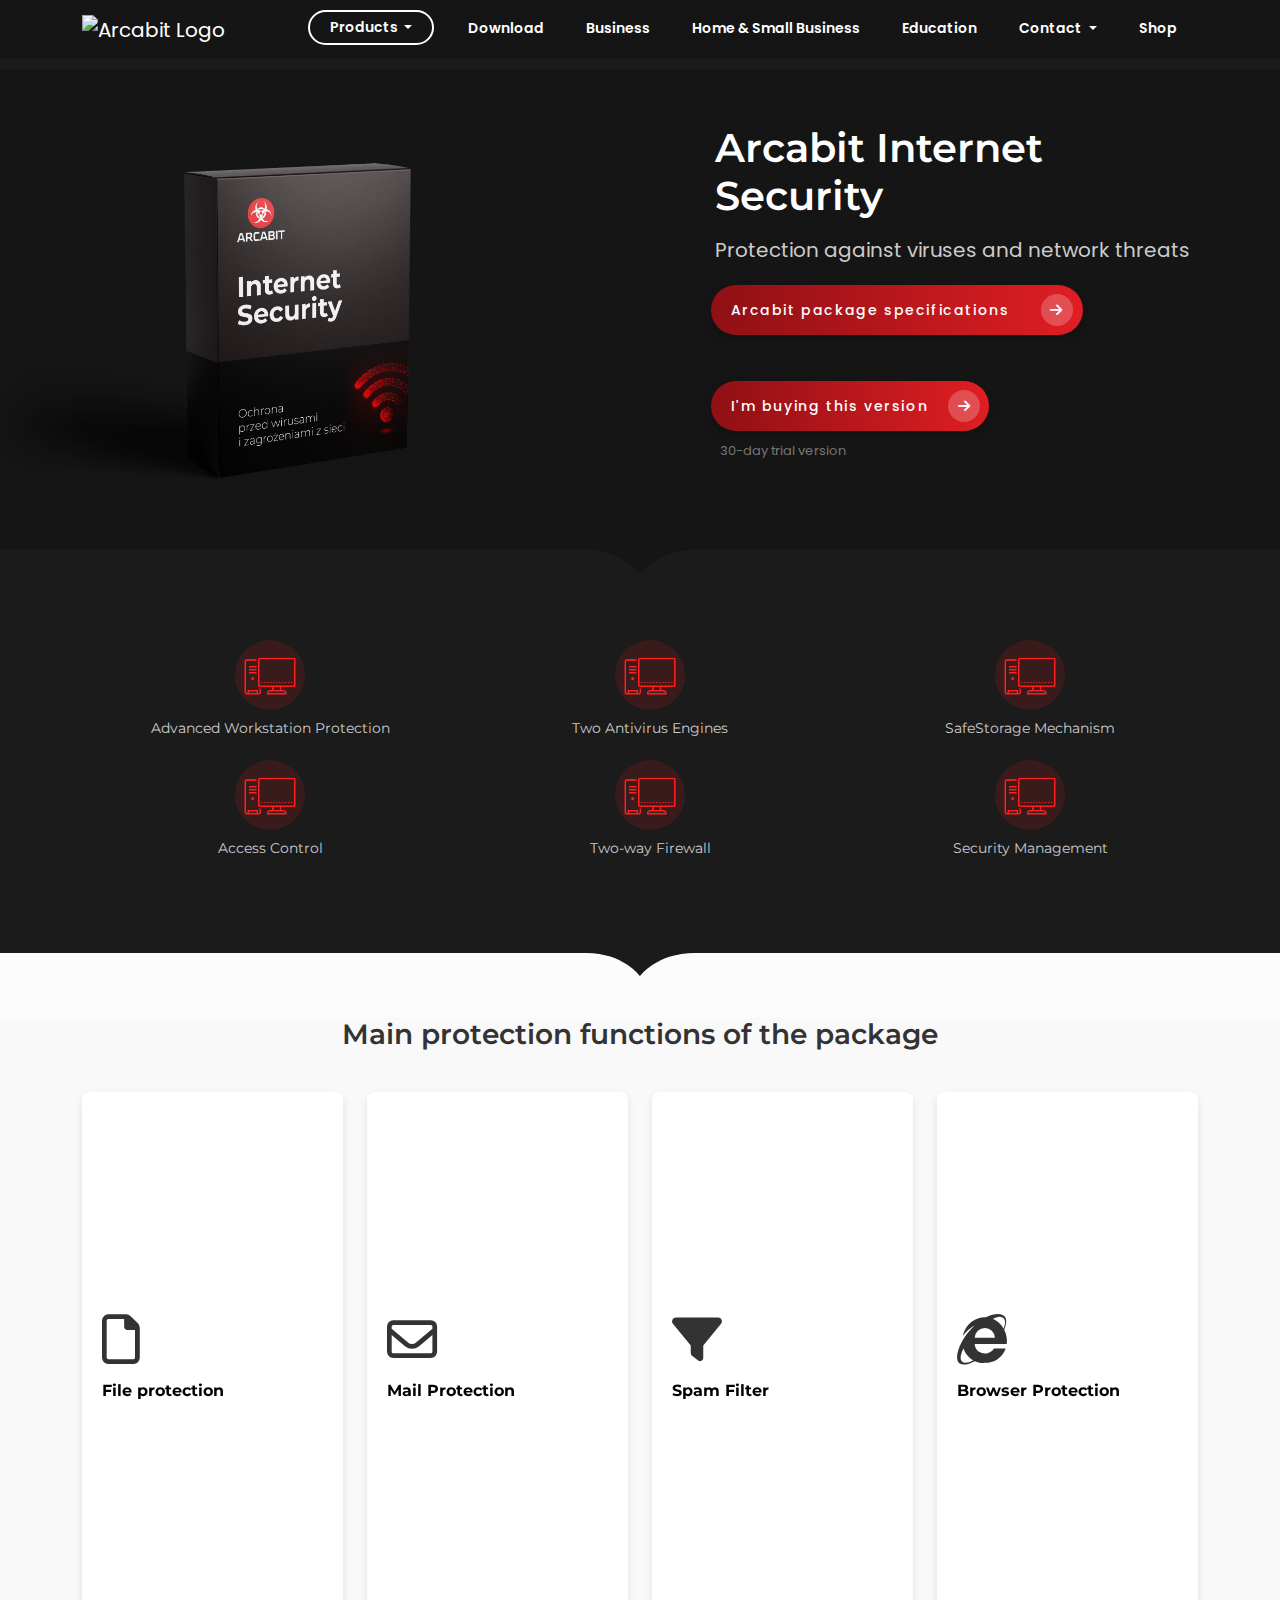
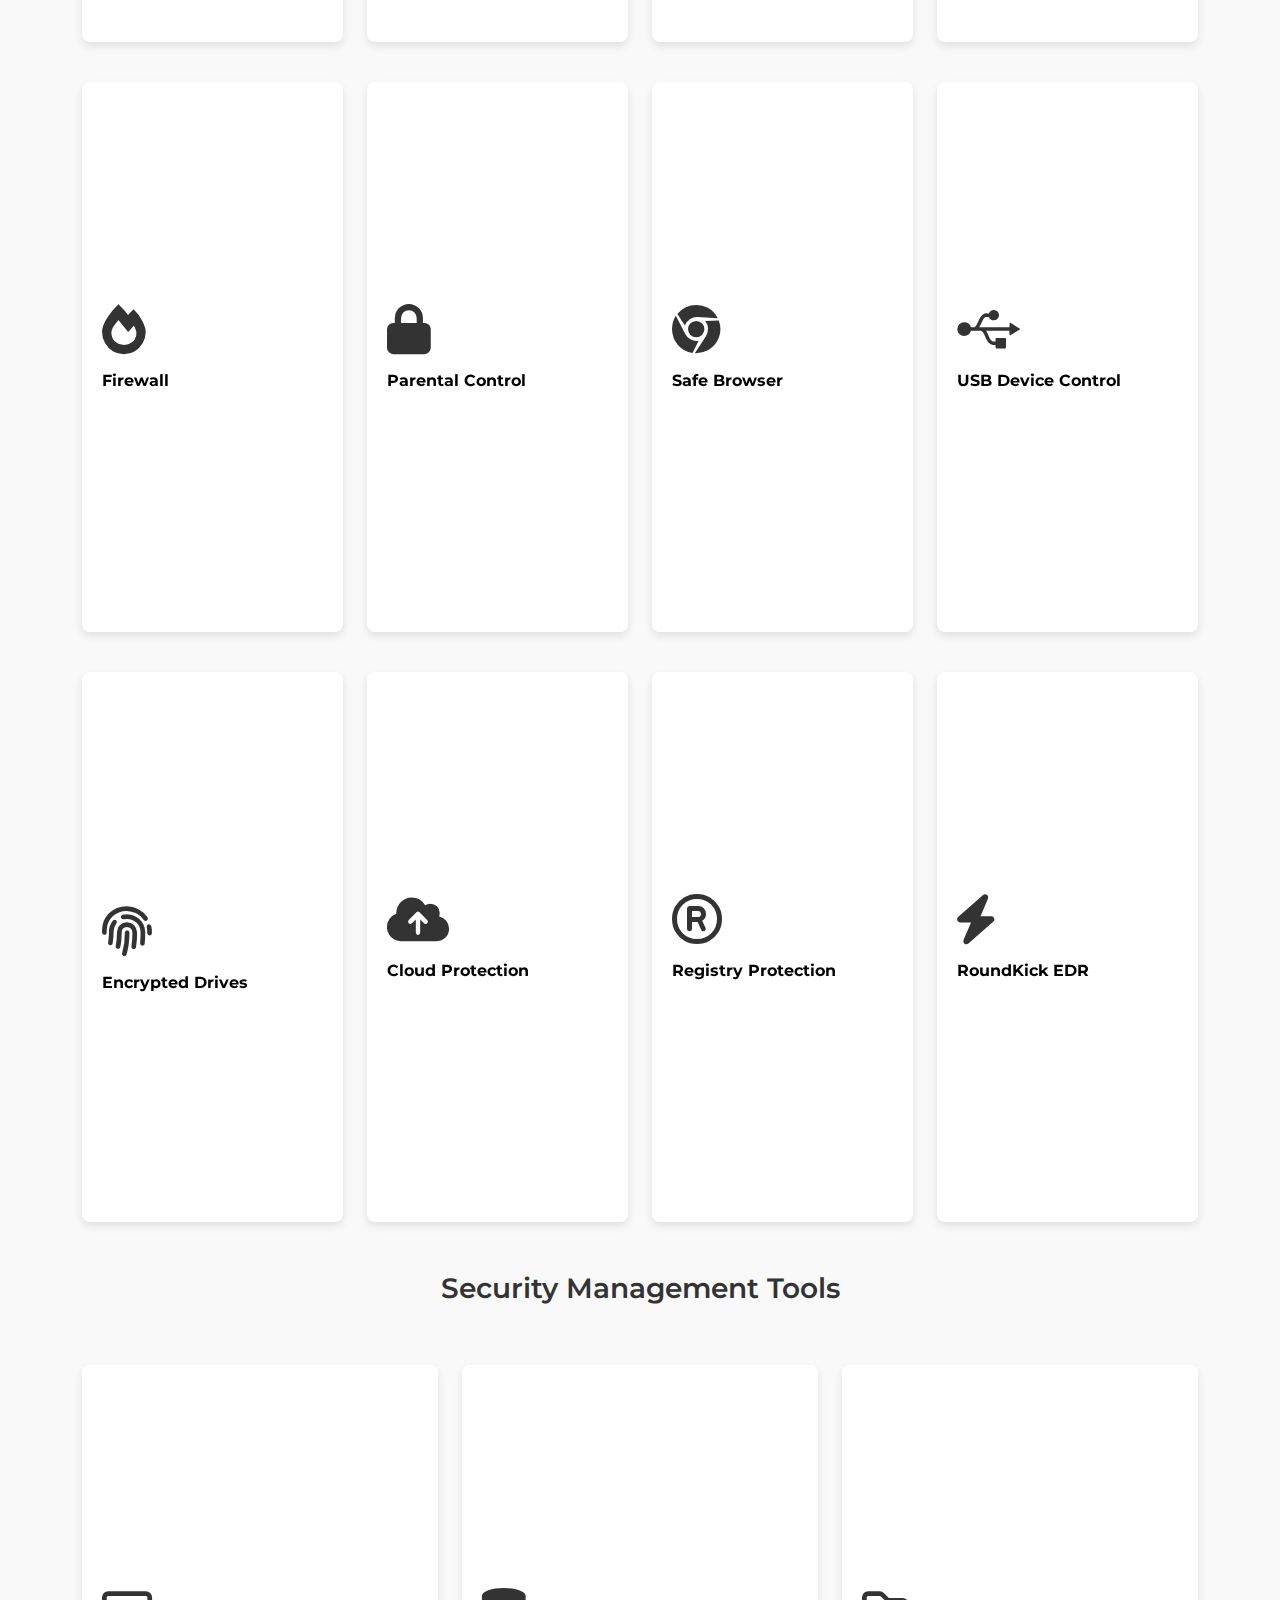
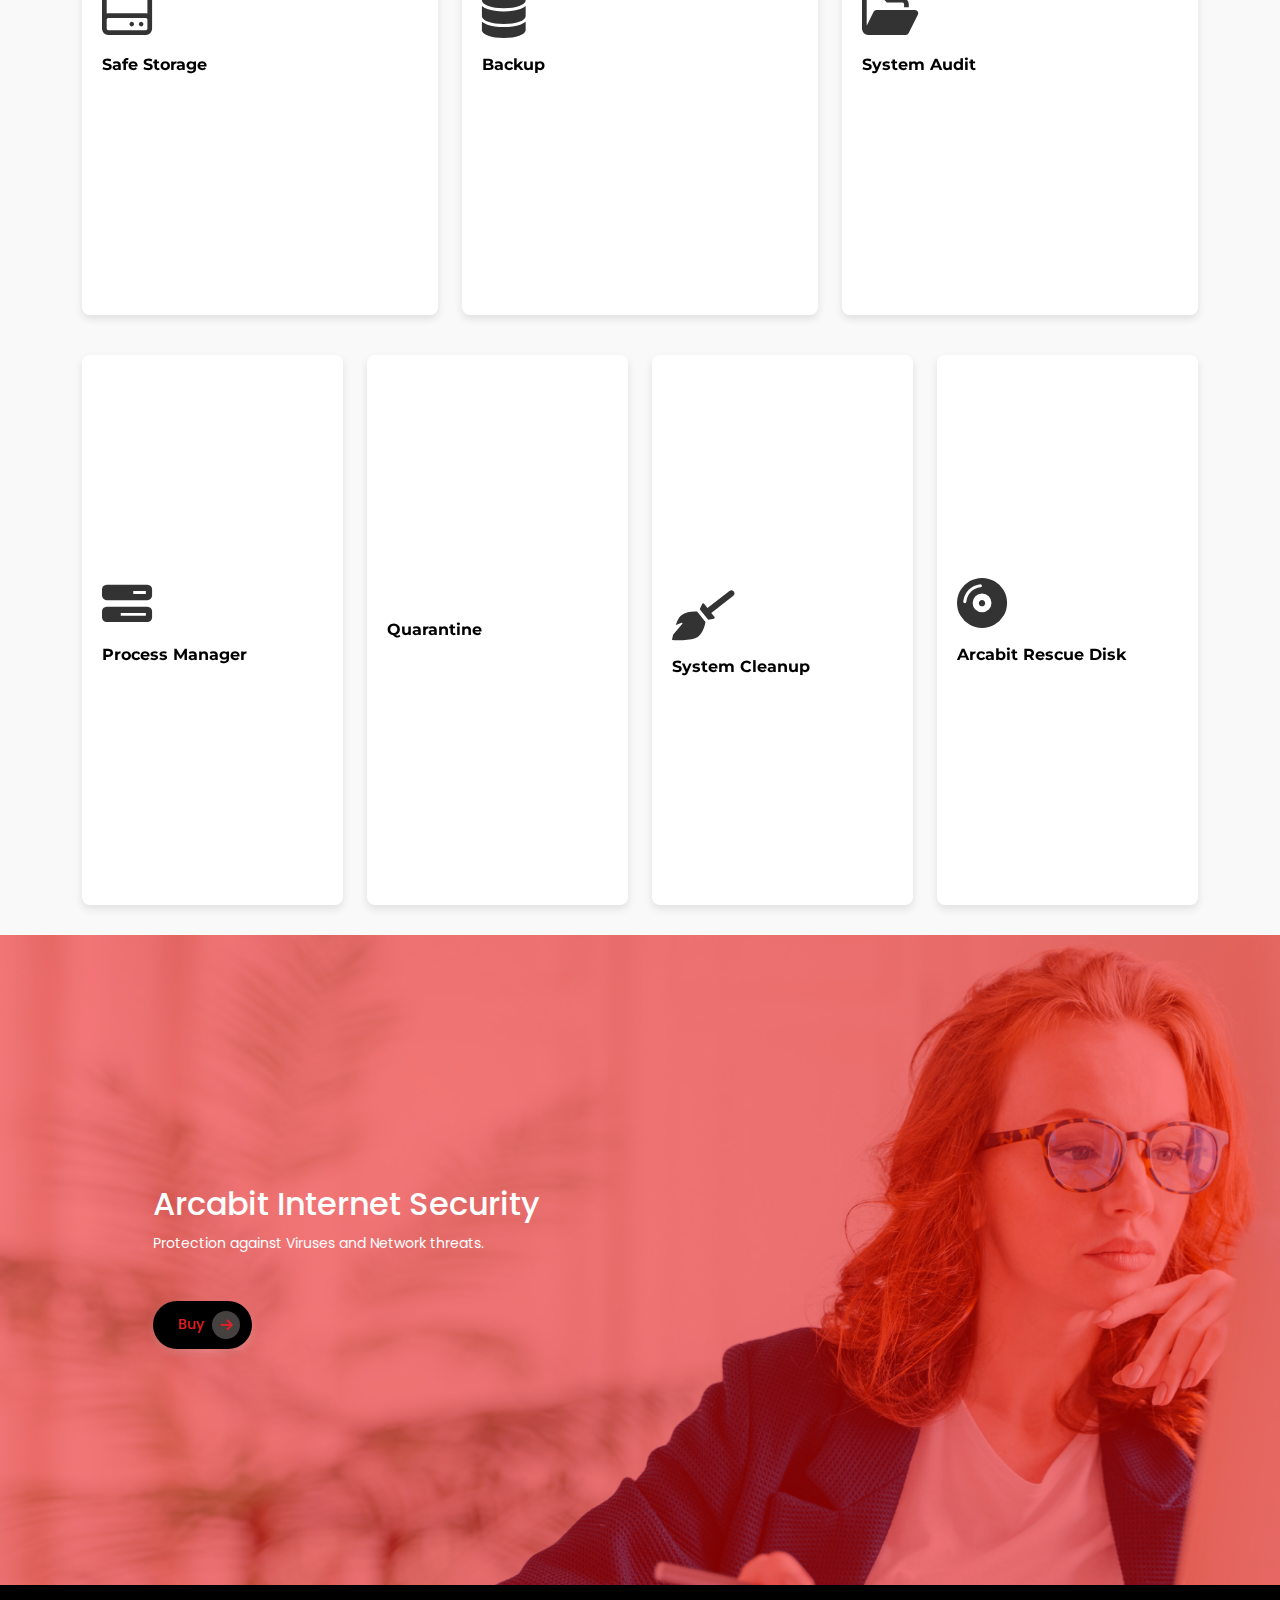
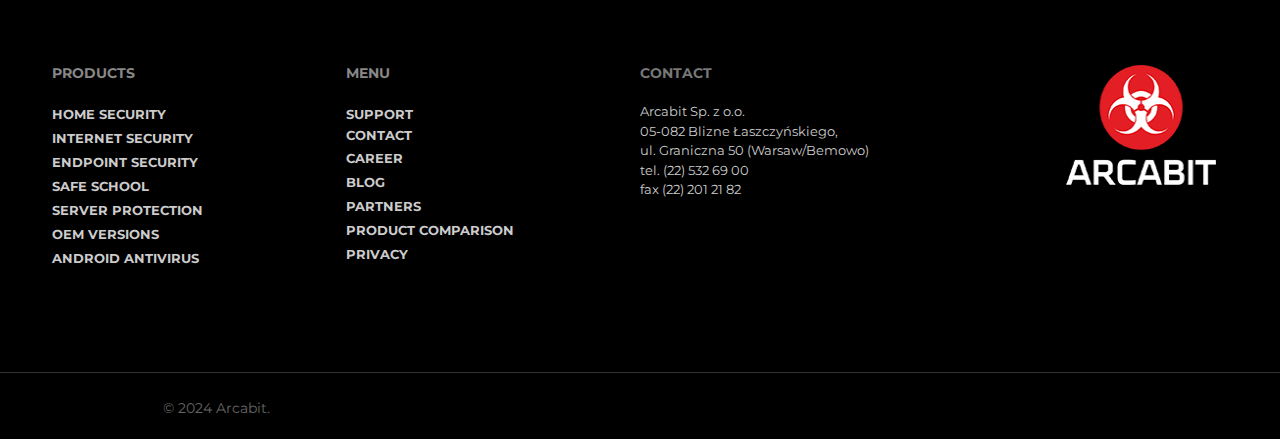
==== commit f5539a91: "Fixed the button and Icon issue" ====
--- a/index.html
+++ b/index.html
@@ -52,6 +52,7 @@
             <div class="container" style="font-family: 'Poppins', sans-serif; font-size: 14px;">
                 <a class="navbar-brand" href="https://arcabit.pl">
                     <img src="https://arcabit.pl/wp-content/uploads/2021/02/logoflat_whiteC.png" alt="Arcabit Logo">
+                    
                 </a>
                 <button class="navbar-toggler" type="button" data-bs-toggle="collapse" data-bs-target="#navbarNav" aria-controls="navbarNav" aria-expanded="false" aria-label="Toggle navigation">
                     <span class="navbar-toggler-icon"></span>
@@ -112,13 +113,15 @@
                     <h1 class="hero-title" style="font-family:'Montserrat'; margin-left: 40px; font-size:40px;">Arcabit Internet Security</h1>
                     <p class="hero-subtitle" style="margin-left: 40px;">Protection against viruses and network threats</p>
                     <div class="hero-buttons">
-                        <a href="https://arcabit.pl/specyfikacja/" target="_blank" class="btn overlay-gradient" style="margin-right: px;">
+                        <a href="https://arcabit.pl/specyfikacja/" target="_blank" class="btn " style="margin-right: px;">
                             Arcabit package specifications 
                             <span class="arrow-circle" ><i class="fa-solid fa-arrow-right"style="padding-left: 30px;"></i></span>
                         </a> <br> <br>
-                        <a href="#" class="btn3 overlay-gradient">
-                            I'm buying this version
-                            <span class="arrow-circle" ><i class="fa-solid fa-arrow-right" style="padding-left: 30px;"></i></span>
+                        <a href="#" class="btn3" style="height:50px; margin-left: 0px;
+    margin-right: 0px;" >
+                            I'm buying this version 
+                            <span class="arrow-circle-second" style="margin-left: 20px;
+    margin-right: -11px;"><i class="fa-solid fa-arrow-right" style="padding-left: 0px; "></i></span>
                         </a>
                     </div>
                     <p class="hero-subtitle" style="font-size: small;margin-left:45px;color:#777777 ">30-day trial version</p>
@@ -144,37 +147,37 @@
             <div class="row custom-row-spacing">
                 <div class="col-md-4 custom-col-spacing">
                     <div class="icon-circle">
-                        <i class="fa-solid fa-computer"></i>
+                        <img width="60" height="60" src="03/icons8-workstation-80.png" alt="workstation"/>
                     </div>
                     <p>Advanced Workstation Protection</p>
                 </div>
                 <div class="col-md-4 custom-col-spacing">
                     <div class="icon-circle">
-                        <i class="fa-solid fa-computer"></i>
+                        <img width="60" height="60" src="03/icons8-workstation-80.png" alt="workstation"/>
                     </div>
                     <p>Two Antivirus Engines</p>
                 </div>
                 <div class="col-md-4">
                     <div class="icon-circle">
-                        <i class="fa-solid fa-computer"></i>
+                        <img width="60" height="60" src="03/icons8-workstation-80.png" alt="workstation"/>
                     </div>
                     <p>SafeStorage Mechanism</p>
                 </div>
                 <div class="col-md-4">
                     <div class="icon-circle">
-                        <i class="fa-solid fa-computer"></i>
+                        <img width="60" height="60" src="03/icons8-workstation-80.png" alt="workstation"/>
                     </div>
                     <p>Access Control</p>
                 </div>
                 <div class="col-md-4">
                     <div class="icon-circle">
-                        <i class="fa-solid fa-computer"></i>
+                        <img width="60" height="60" src="03/icons8-workstation-80.png" alt="workstation"/>
                     </div>
                     <p>Two-way Firewall</p>
                 </div>
                 <div class="col-md-4">
                     <div class="icon-circle">
-                        <i class="fa-solid fa-computer"></i>
+                        <img width="60" height="60" src="03/icons8-workstation-80.png" alt="workstation"/>
                     </div>
                     <p>Security Management</p>
                 </div>
--- a/style.css
+++ b/style.css
@@ -19,7 +19,7 @@
     transition: background-color 0.3s ease, opacity 0.4s ease;
     position: fixed;
     width: 100%;
-    z-index:1;
+    z-index:3;
     text-decoration: none; /* Remove default underline */
     font-family: 'Montserrat', sans-serif;
     padding: 10px;
@@ -36,6 +36,15 @@
 
 .navbar-brand img {
     height: 46px;
+}
+#logo-text {
+    color: #ffffff; /* Default color for the text */
+    font-size: 1rem; /* Adjust as needed */
+    margin-left: 10px; /* Adjust spacing as needed */
+}
+
+.navbar.scrolled #logo-text {
+    color: #808080; /* Change to grey when scrolled */
 }
 
 /* Navbar Links */
@@ -95,7 +104,7 @@
     font-family: 'Poppins', sans-serif;
     padding-top: 15px; /* Adds space inside the dropdown */
     margin-top: 35px;
-    z-index: 0;
+    z-index: 2;
     /* position: relative; */
 }
 
@@ -194,6 +203,7 @@
     opacity: 1;
     
     /* display: inline-block; */
+    
 
 
     
@@ -213,18 +223,20 @@
     margin-left: 0px;
     
     color: #ffffff;
-    background: linear-gradient(125deg, #8d0c10, #e31e24); 
+    background: linear-gradient(to right, #8f1014, #E01E23);
     border: none;
     box-shadow: 0 4px 8px rgba(0, 0, 0, 0.2);
     text-decoration: none;
     display: inline-flex;
     align-items: center;
-    transition: background 0.3s ease-in-out 0.4s, color 0.3s ease-in-out;  /* Smooth gradient transition */
+    transition: color 0.6s ease;  /* Smooth gradient transition */
     width: 372.16px;
     height: 50px;
-    z-index: 2;
-}
-.hero-buttons .btn3 {
+    overflow: hidden;
+    position: relative;
+    z-index: 1;
+}
+/* .hero-buttons .btn3 {
     padding: 12px 20px;
     font-family: 'Poppins', sans-serif !important;
     letter-spacing: 1.6px;
@@ -234,20 +246,61 @@
     margin-left: 0px;
     margin-right: 50px;
     color: #ffffff;
-    background: linear-gradient(125deg, #8d0c10, #e31e24); 
+    background: linear-gradient(to right, #8f1014, #E01E23);
+    overflow: hidden;
     border: none;
     box-shadow: 0 4px 8px rgba(0, 0, 0, 0.2);
     text-decoration: none;
     justify-content: space-between;
     display: inline-flex;
     align-items: center;
-    transition: background 0.5s ease-in-out;
+    transition: color 0.6s ease;
     left: 0;
     width: 295.75px;
     height: 50px;
-    z-index: 2;
-    transition: left 0.5s ease-in-out;
-}
+    z-index: 1;
+    
+} */
+.hero-buttons .btn,
+.hero-buttons .btn3 {
+    padding: 12px 20px;
+    font-family: 'Poppins', sans-serif !important;
+    letter-spacing: 1.6px;
+    font-size: 14px !important;
+    margin-left: 0px;
+    margin-right: 50px;
+    font-weight: 500;
+    border-radius: 30px;
+    color: #ffffff;
+    background: linear-gradient(to right, #8f1014, #E01E23);
+    border: none;
+    box-shadow: 0 4px 8px rgba(0, 0, 0, 0.2);
+    text-decoration: none;
+    display: inline-flex;
+    align-items: center;
+    transition: color 0.6s ease;
+    position: relative;
+    overflow: hidden;
+    z-index: 1;
+}
+.hero-buttons .btn::before,
+.hero-buttons .btn3::before {
+    content: "";
+    position: absolute;
+    top: 0;
+    left: 0;
+    width: 100%;
+    height: 100%;
+    background: linear-gradient(to right, #E01E23, #E01E23); /* Hover color */
+    opacity: 0;
+    transition: opacity 0.6s ease;
+    z-index: -1;
+}
+.hero-buttons .btn:hover::before,
+.hero-buttons .btn3:hover::before {
+    opacity: 1;
+}
+
 
 /* new */
 
@@ -268,14 +321,46 @@
 }
 
 
+/* New class specifically for the second button's circle */
+.hero-buttons .arrow-circle-second {
+    display: inline-flex;
+    align-items: center;
+    justify-content: center;
+    width: 32px; /* Size of the circle */
+    height: 32px; /* Size of the circle */
+    background-color: #FFFFFF38; /* Semi-transparent white for the circle */
+    border-radius: 50%; /* Makes it round */
+    font-size: 14px; /* Icon size */
+    color: #ffffff; /* Icon color */
+    transition: background-color 0.3s; /* Smooth background color transition */
+    margin-left: auto; /* Auto to align based on content */
+    margin-right: 0; /* Adjust if necessary for arrow positioning */
+}
+
+.hero-buttons .btn3:hover .arrow-circle-second {
+    background-color: #FFFFFF60; /* Darker shade on hover */
+}
 
 .hero-buttons .btn:hover .arrow-circle {
     background-color: #FFFFFF60; /* Slightly darker pinkish shade on hover */
 }
 
+.hero-buttons::before {
+    content: "";
+    position: absolute;
+    top: 0;
+    left: 0;
+    width: 100%;
+    height: 100%;
+    background: linear-gradient(to right, #E01E23, #E01E23); 
+    opacity: 0;
+    transition: opacity 0.6s ease;
+    z-index: -1; 
+}
 .hero-buttons .btn:hover {
     /* background: linear-gradient(125deg, #e31e24, #d31b20);  */
     color: #ffffff; /* Ensure text color stays white */
+    opacity: 1; 
 }
 /* .hero-buttons .btn::after {
     content: '→';
@@ -284,6 +369,7 @@
     font-weight: bold;
    
 } */
+ 
 
 .hero-image-wrapper {
     position: relative;
@@ -355,9 +441,10 @@
     margin: 0 auto 8px; /* Center and add bottom spacing */
 }
 
-.logo-section .fa-computer {
+.logo-section .fa-computer{
     font-size: 40px; /* Increase the size of the Font Awesome icon */
     color: #aa0000; /* Red color for the icon */
+    border-radius: 1px;
 }
 
 .logo-section p {
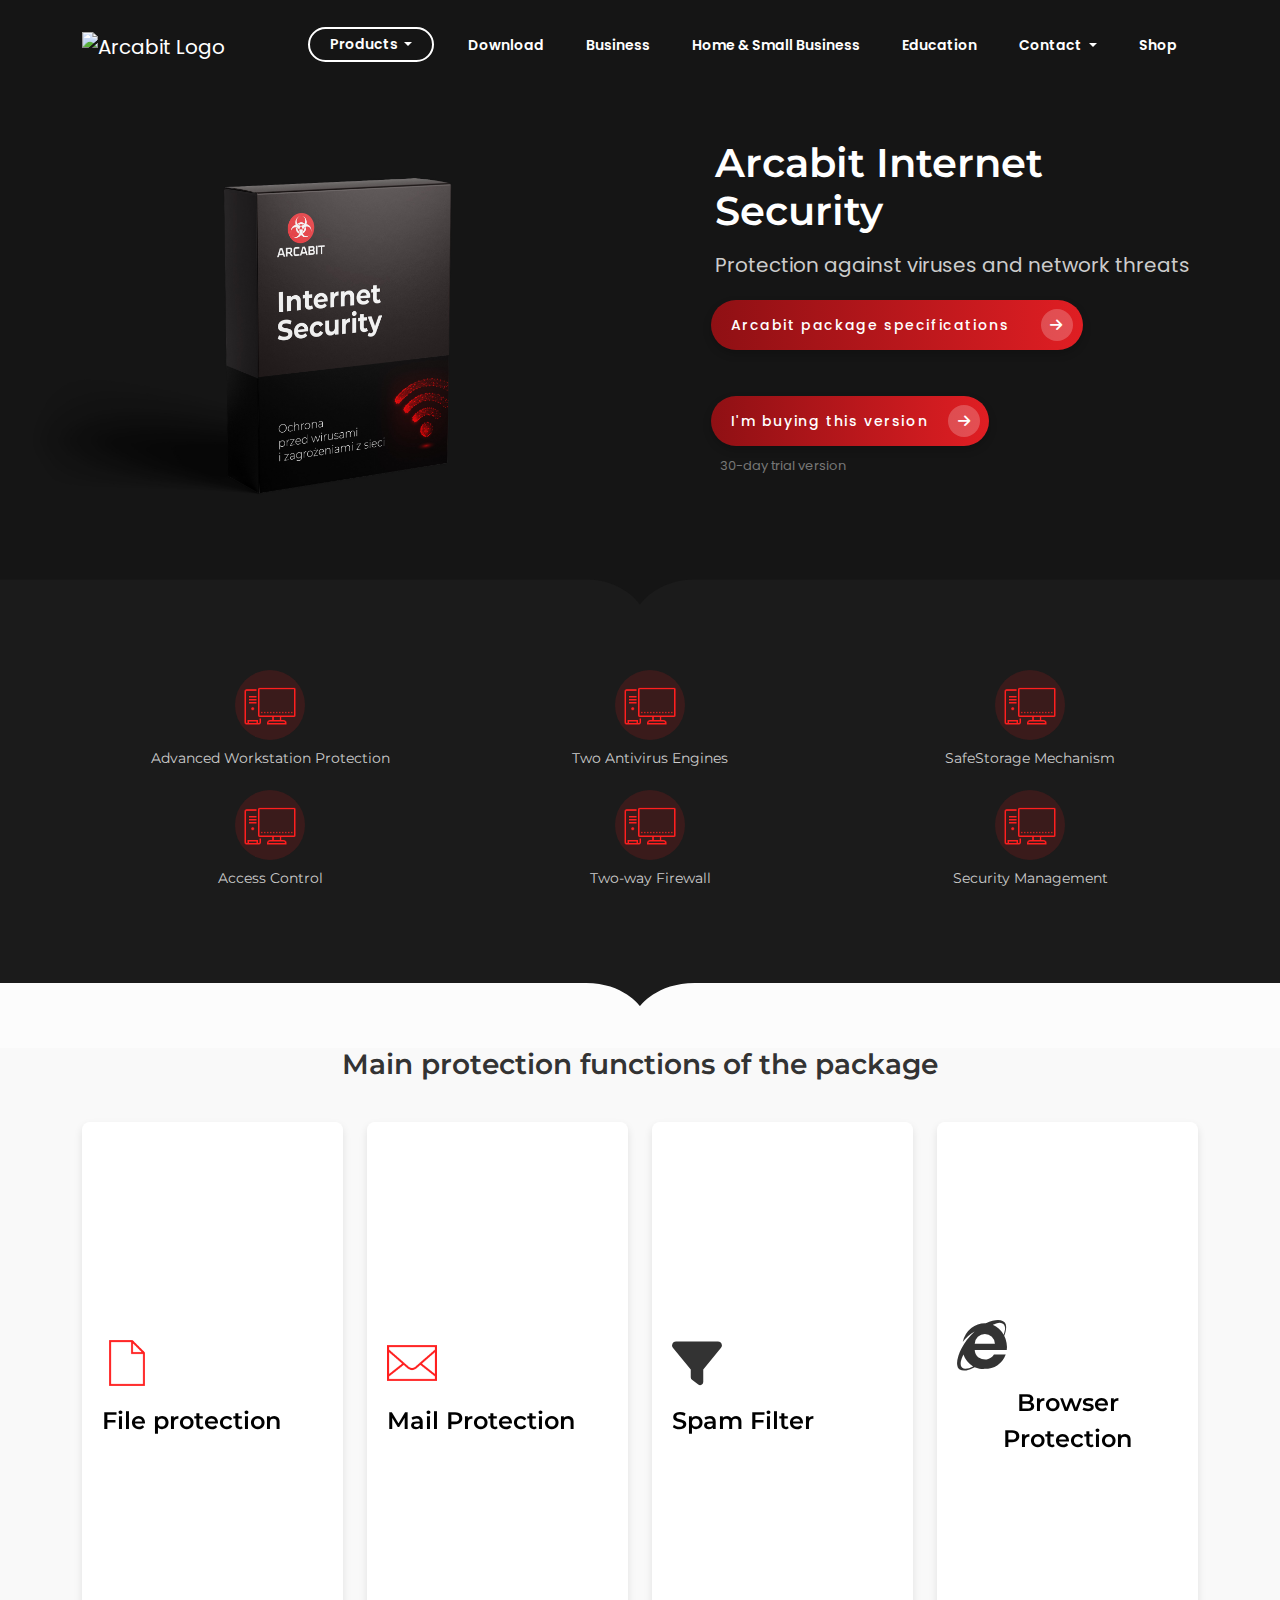
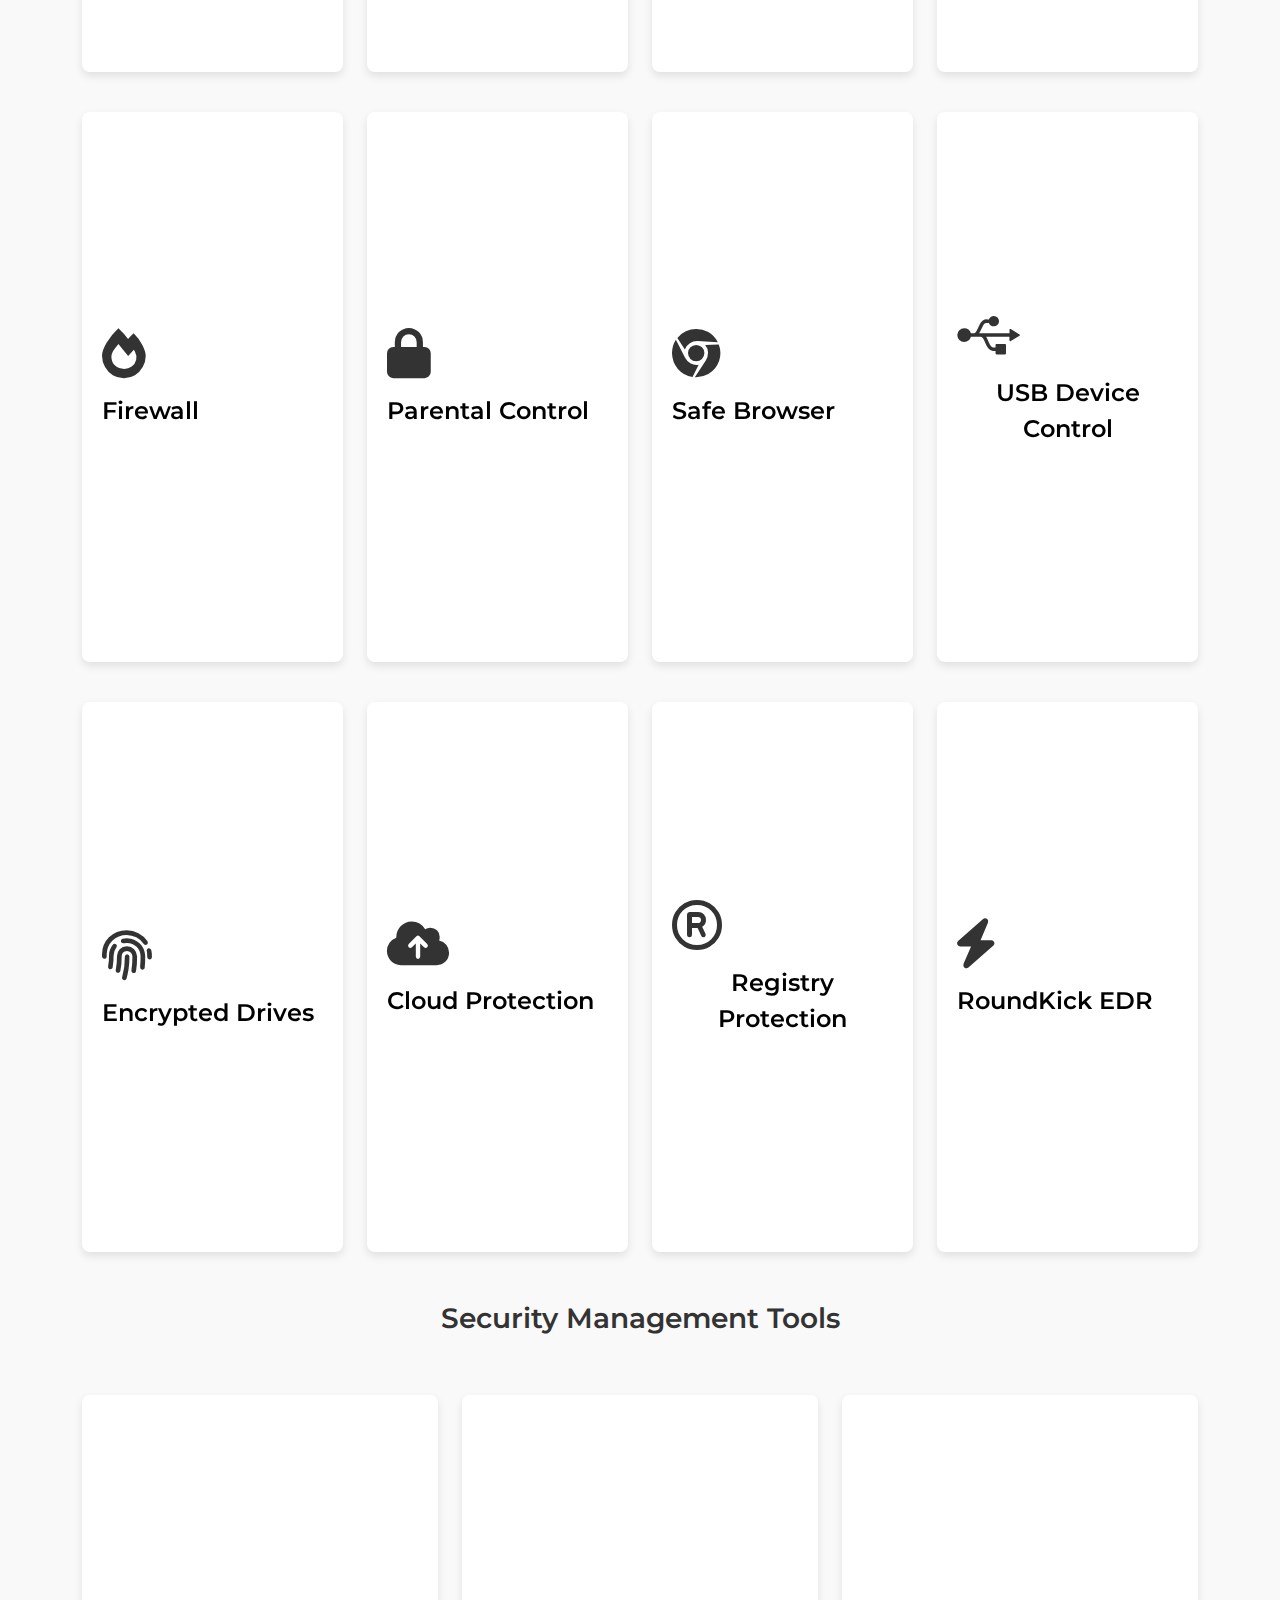
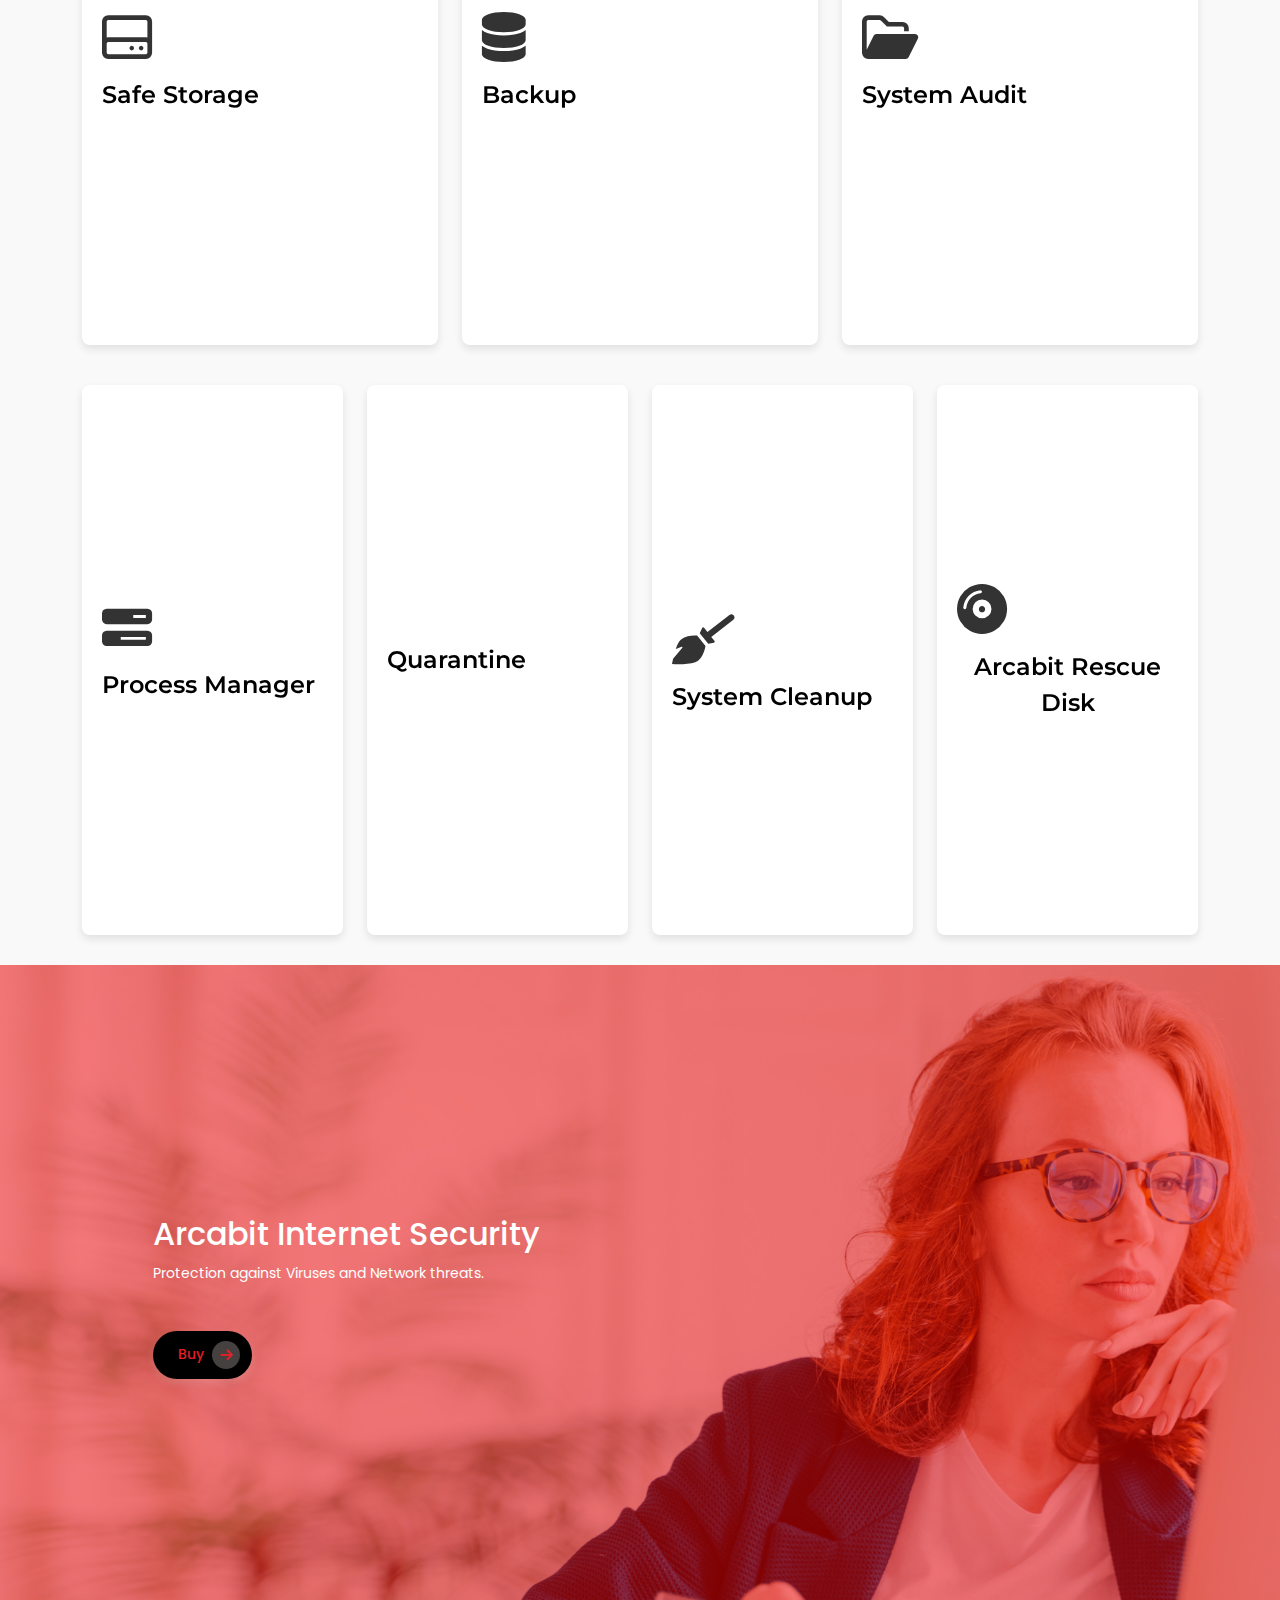
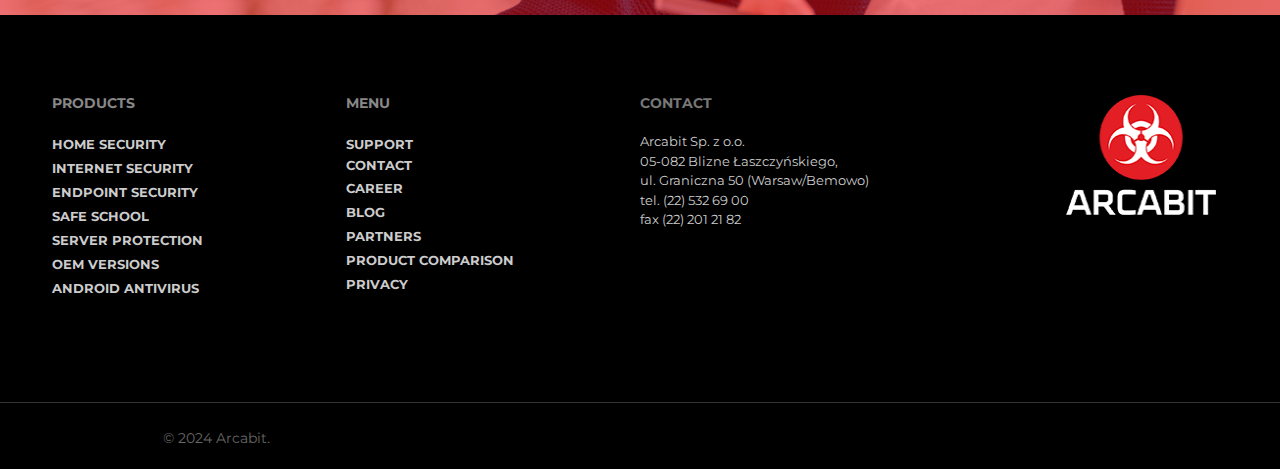
==== commit 6912f957: "fixed some icon issues and padding" ====
--- a/index.html
+++ b/index.html
@@ -48,10 +48,12 @@
 
     <header>
         <!-- Sticky Navbar -->
+        <div class="navbar-container">
         <nav class="navbar navbar-expand-lg navbar-dark fixed-top custom-navbar">
             <div class="container" style="font-family: 'Poppins', sans-serif; font-size: 14px;">
                 <a class="navbar-brand" href="https://arcabit.pl">
-                    <img src="https://arcabit.pl/wp-content/uploads/2021/02/logoflat_whiteC.png" alt="Arcabit Logo">
+                    <img src="https://arcabit.pl/wp-content/uploads/2021/02/logoflat_whiteC.png" alt="Arcabit Logo" class="logo-default">
+                    <img src="02/logoflat.png" alt="Arcabit Logo Scrolled" class="logo-scrolled">
                     
                 </a>
                 <button class="navbar-toggler" type="button" data-bs-toggle="collapse" data-bs-target="#navbarNav" aria-controls="navbarNav" aria-expanded="false" aria-label="Toggle navigation">
@@ -94,6 +96,7 @@
                 </div>
             </div>
         </nav>
+        </div>
         
     </header>
     
@@ -201,7 +204,7 @@
                 <div class="flip-card">
                     <div class="flip-card-inner">
                         <div class="flip-card-front">
-                            <i class="fa-regular fa-file"></i>
+                            <img src="02/icons8-file-80.png">
                             <p class="function-title">File protection</p>
                         </div>
                         <div class="flip-card-back">
@@ -214,7 +217,7 @@
                 <div class="flip-card">
                     <div class="flip-card-inner">
                         <div class="flip-card-front">
-                            <i class="fa-regular fa-envelope" style="font-size: 50px; color: #333; margin-bottom: 15px;"></i>
+                            <img src="02/icons8-mail-80 (1).png" alt="">
                             <p class="function-title">Mail Protection</p>
                         </div>
                         <div class="flip-card-back">
--- a/style.css
+++ b/style.css
@@ -13,8 +13,14 @@
     letter-spacing: 0px;
 }
 
+.navbar-container {
+    
+    /* padding-bottom: 20px; Adjust this value to move the navbar down */
+}
+
 
 .navbar {
+    padding-top: 25px !important;
     background-color: #151515;
     transition: background-color 0.3s ease, opacity 0.4s ease;
     position: fixed;
@@ -22,7 +28,9 @@
     z-index:3;
     text-decoration: none; /* Remove default underline */
     font-family: 'Montserrat', sans-serif;
-    padding: 10px;
+    /* padding: 10px;
+     */
+    
 }
 .navbar.scrolled {
     background-color: #ffffff !important;
@@ -42,6 +50,31 @@
     font-size: 1rem; /* Adjust as needed */
     margin-left: 10px; /* Adjust spacing as needed */
 }
+/* Default logo visible, scrolled logo hidden */
+.logo-default {
+    opacity: 1;
+    transition: opacity 0.3s ease;
+}
+
+.logo-scrolled {
+    opacity: 0;
+    transition: opacity 0.3s ease;
+    position: absolute; /* Position to overlay */
+    top: 40;
+    left:0; 
+    height: 46px;
+    margin-left: 120px;
+}
+
+/* When scrolled, hide the default logo and show the scrolled logo */
+.navbar.scrolled .logo-default {
+    opacity: 0;
+}
+
+.navbar.scrolled .logo-scrolled {
+    opacity: 1;
+}
+
 
 .navbar.scrolled #logo-text {
     color: #808080; /* Change to grey when scrolled */
@@ -156,14 +189,15 @@
     max-width:571px;
     height: 410px;
     margin-top: 20px;
-    padding-right: 6px; /* Adds some space between the image and text */
+    margin-left: 40px;
+    padding-right: 0px; /* Adds some space between the image and text */
 }
 
 /* Hero Section Styles */
 /* Hero Section Styles */
 .hero-section {
     background-color: #151515;
-    height: 420px;
+    height: 450px;
     padding: 45px 0px 0px 45px; ;
     display: flex;
     align-items: center;
@@ -392,8 +426,8 @@
 .hero-image {
     position: relative;
     z-index: 2;
-    max-width: 100%;
-    height: auto;
+    max-width: 573px;
+    height: 410px;
     padding-right: 20px;
 }
 
@@ -820,8 +854,8 @@
 }
 
 .flip-card-front .function-title {
-    font-size: 1rem;
-    font-weight: bold;
+    font-size: 24px;;
+    font-weight: 600;
     color: #000;
 }
 
